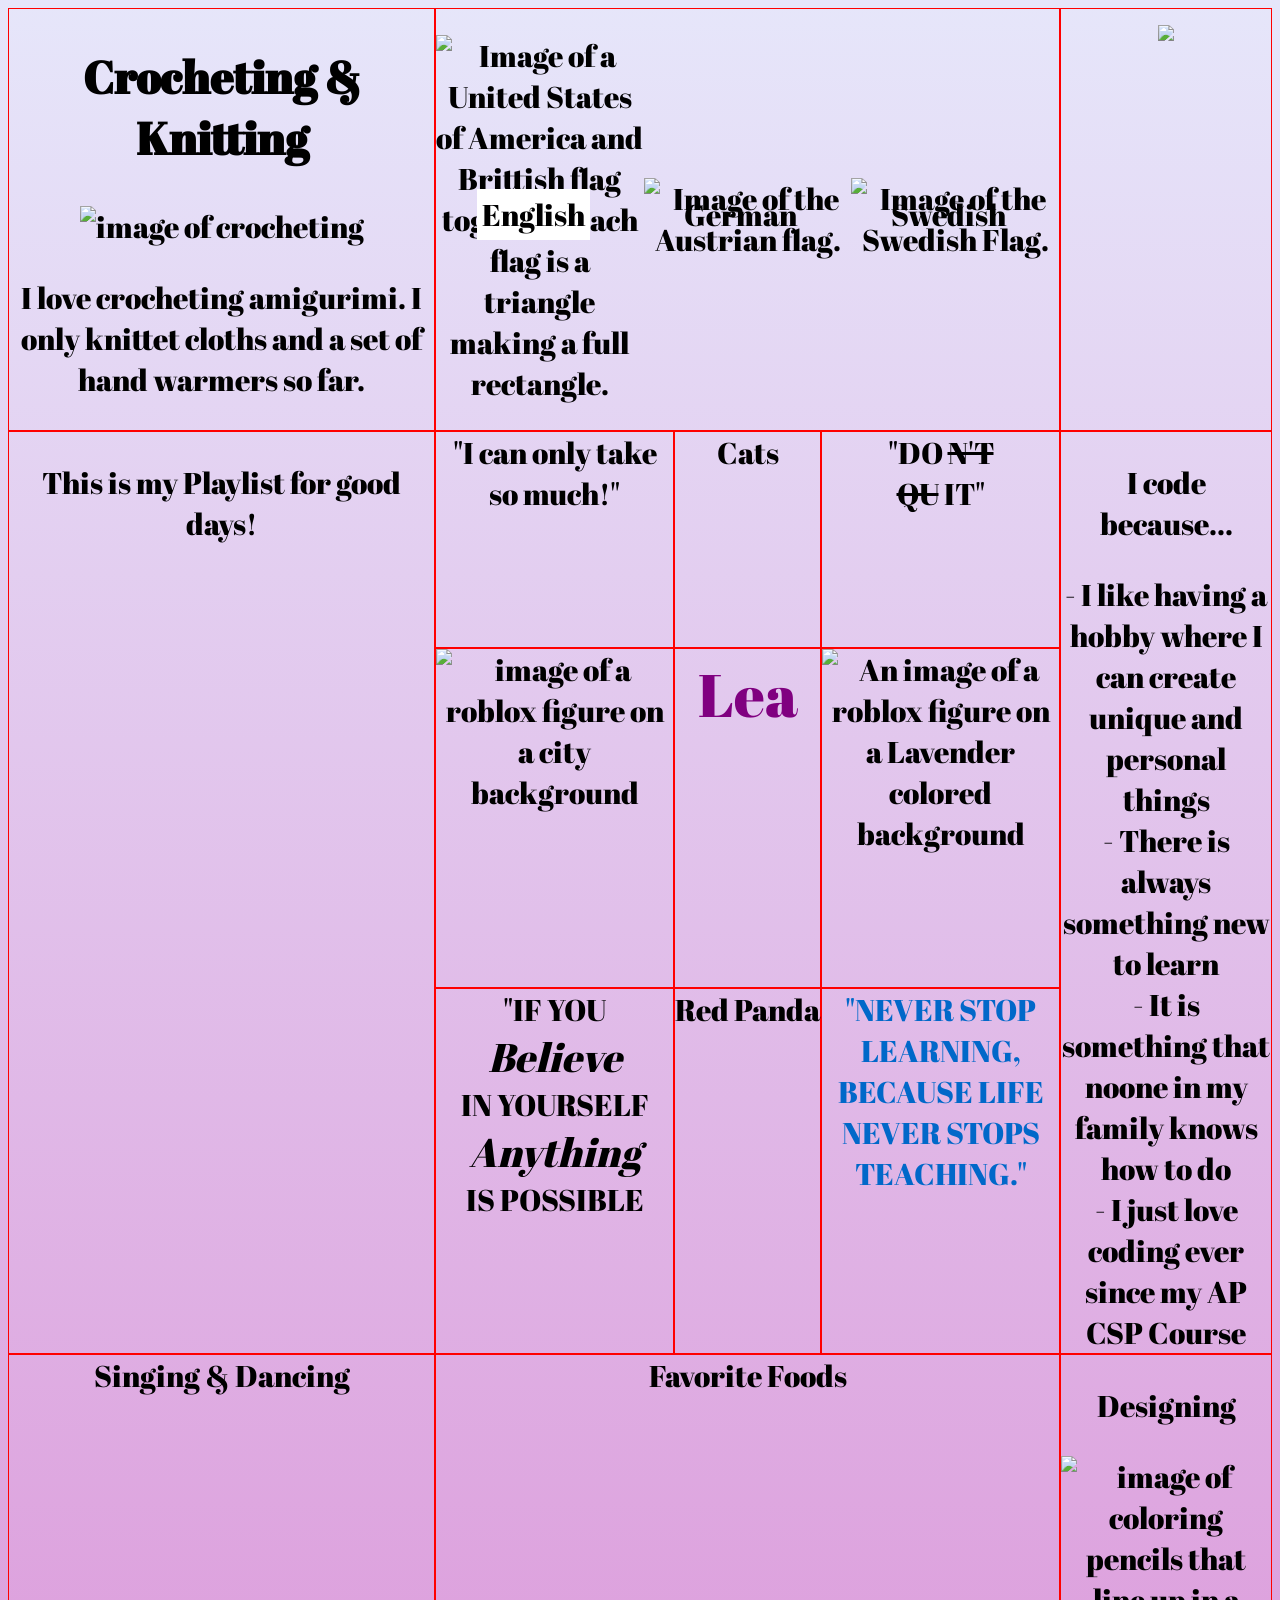
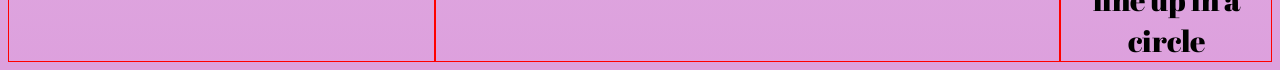
==== main.html @ 78d23617 "Update main.html" ====
<!DOCTYPE html>
<html lang="en">
    <head>
        <meta charset="UTF-8">
        <meta name="viewport" content="width=device-width, initial-scale=1.0">
        <title>This Is Lea</title>
        <link rel="icon" type="image/png" href="Images/Butterfly3.png">
        <link rel="preconnect" href="https://fonts.googleapis.com">
        <link rel="preconnect" href="https://fonts.gstatic.com" crossorigin>
        <link href="https://fonts.googleapis.com/css2?family=Bagel+Fat+One&display=swap" rel="stylesheet">
        <link rel="preconnect" href="https://fonts.googleapis.com">
        <link rel="preconnect" href="https://fonts.gstatic.com" crossorigin>
        <link href="https://fonts.googleapis.com/css2?family=Abril+Fatface&display=swap" rel="stylesheet">
        <link rel="stylesheet" href="styles.css">
    </head>

    <body class="main-body">
        <div class="grid">
            <div class="Hobby1">
                <div class="card__inner">

                    <div class="card__face card__face--front"><h2>Crocheting & Knitting</h2></div>

                    <div class="card__face card__face--back">
                        <div class="card__content">
                            <div class="card__header"><img class="Crochet" src="Images/crochet.jpg" alt="image of crocheting"></div>
                            <div class="card__body"><p>I love crocheting amigurimi. I only knittet cloths and a set of hand warmers so far.</p></div>
                        </div>
                    </div>

                </div>
            </div>

            <div class="Playlist"><p>This is my Playlist for good days!</p>
                <iframe class="PlaylistSongs" data-testid="embed-iframe" style="border-radius:12px" src="https://open.spotify.com/embed/playlist/3J5HaPNfgjBUqBZwcfkb3X?utm_source=generator&si=59faa9ddbe754777" width="100%" height="352" frameBorder="0" allowfullscreen="" allow="autoplay; clipboard-write; encrypted-media; fullscreen; picture-in-picture" loading="lazy"></iframe>            </div>
            <div class="Hobby2">Singing & Dancing</div>
            <div class="languages">
                <div class="Lang1">
                    <p class="Lang1Text">English</p>
                    <img class="US-UK" src="Images/Asset 8.png" alt="Image of a United States of America and Brittish flag together. Each flag is a triangle making a full rectangle.">
                </div>
                <div class="Lang2">
                    <p class="Lang2Text">German</p>
                    <img class="Austria" src="Images/Asset 9.png" alt="Image of the Austrian flag.">
                </div>
                <div class="Lang3">
                    <p class="Lang3Text"> Swedish</p>
                    <img class="Sverige" src="Images/Asset 10.png" alt="Image of the Swedish Flag.">
                </div>
            </div>

            <div class="Quote1">"I can only take so much!"</div>
            <div class="Roblox1">
                <img class="Me2" src="Images/Untitled-1.png" alt="image of a roblox figure on a city background">
            </div>
            <div class="Quote2">"IF YOU <br><i class="italic">Believe</i><br> IN YOURSELF <br><i class="italic">Anything</i><br> IS POSSIBLE</div>

            <div class="sth">Cats</div>
            <div class="Name">Lea</div>
            <div class="FavAnimal">Red Panda</div>


            <div class="Quote3">"DO <s>N'T<br>QU</s> IT" </div>
            <div class="Roblox2">
                <img class="Me2" src="Images/Untitled-2.png" alt="An image of a roblox figure on a Lavender colored background">
            </div>
            <div class="Quote4">"NEVER STOP<br>LEARNING,<br>BECAUSE LIFE<br>NEVER STOPS<br>TEACHING."</div>
            <div class="FavFood">Favorite Foods</div>

            <div class="Hobby3"><img class="Coding" src="Images/arnold-francisca-f77Bh3inUpE-unsplash.jpg"></div>
            <div class="WhyCode"><p class="Why">I code because...</p>
                - I like having a hobby where I can create unique and personal things<br>
                - There is always something new to learn<br>
                - It is something that noone in my family knows how to do<br>
                - I just love coding ever since my AP CSP Course    
            </div>
            <div class="Hobby4"><p class="design">Designing</p>
            <img class="designIMG" src="Images/stux-colored-pencils-374771_1920.jpg" alt="image of coloring pencils that line up in a circle"></div>
        </div>
        <script src="main.js"></script>
    </body>
</html>
---- styles.css ----
/* Page 1*/
.index-body {
  display: flex;
  min-height: 90vh;
  margin:0;
  background-color: #e6e6fa;
  justify-content: center;
  align-items: center;
  text-align: center;
}
.butterfly {
  display: flex;
  align-items: center;
  justify-content: center;
  gap: 50px;
}
.main{
  display: flex;
  flex: 0 0 0 auto;
}
.np{
  z-index: 50;
  font-family: 'Gravitas One', Helvetica, sans-serif;
  font-size: 55px;
  padding:20px;
  margin:0;
  background-color:rgb(228, 228, 250);
  border: none;
  color: rgb(195, 174, 214);
  border: 4px solid rgb(195, 174, 214);
  border-radius: 80px;
  margin: 0;
  opacity: 1;
  transition: opacity 0.15s, padding 0.15s;
} 

.np:hover{
  z-index: 50;
  opacity: 80%;
  padding: 25px;
  cursor: pointer;
}

.np:active {
  z-index: 50;
  opacity: 0.7;
}
.butterfly:has(.np:hover) .FLY {
  transform: translate(400px, -240px) rotate(25deg);
}

.butterfly:has(.np:hover) .Fly2 {
  transform: translate(-400px, 140px) rotate(-25deg);
}

.FLY{
  flex: 0 0 0 auto;
  position: relative;
  z-index: 100;
  height: 130px;
  rotate: 20deg;
  padding: 0 15px 30px 0;
  margin:none;
  transition: transform 3s cubic-bezier(0.455, 0.03, 0.515, 0.955);
}

.Fly2{
  flex: 0 0 0 auto;
  height: 130px;
  z-index: 100;
  rotate: 0deg;
  margin: none;  
  padding: 0 0 60px 0;
  transition: transform 3s cubic-bezier(0.445, 0.03, 0.515, 0.955);
  
}

/*Main Page*/

.main-body{
  background: linear-gradient(lavender, plum) ;
  font-family:Abril Fatface,Arial;
  /*font-family: Bagel Fat One, Arial;*/
  font-size: 30px;
}

.grid{
  justify-content: center;
  display: grid;
  grid-template-areas: 
  'H1 L L L H3'
  'PL Q1 St Q3 WC'
  'PL R1 N R2 WC'
  'PL Q2 FA Q4 WC'
  'H2 FF FF FF H4';
  text-align: center;
  padding: 0 0 0 0;
  margin: 0 0 0 0;
}

.Hobby1{grid-area: H1; border: 1px solid red;}
.Playlist{grid-area:PL;border: 1px solid red;}
.Hobby2{grid-area:H2 ;border: 1px solid red;}
.Quote1{grid-area: Q1;border: 1px solid red;}
.Roblox1{grid-area: R1;border: 1px solid red;}
.Quote2{grid-area: Q2;border: 1px solid red;}
.FavFood{grid-area: FF;border: 1px solid red;}
.Name{
  grid-area: N;
  font-size: 60px;
  color: purple;
  border: 1px solid red;
  padding: 5px 5px 5px 5px;
}
.sth{grid-area: St;border: 1px solid red;}
.FavAnimal{grid-area: FA;border: 1px solid red;}
.languages{
  grid-area: L; border: 1px solid red; 
  display: flex; 
  justify-content: center;
  align-items: center;
  flex: 1fr 1fr 1fr;
  position: relative;
}
.Quote3{grid-area: Q3; border: 1px solid red;}
.Roblox2{grid-area: R2;border: 1px solid red;}
.Quote4{grid-area: Q4;border: 1px solid red; color: rgb(1, 104, 201);}
.Hobby3{grid-area: H3;border: 1px solid red;}
.WhyCode{grid-area: WC;border: 1px solid red;}
.Hobby4{grid-area: H4;border: 1px solid red;}

.italic{
  font-size: 40px;
}

.Lang1,.Lang2,.Lang3{
  align-items: center;
  display: flex;
  justify-content: center;
  width: fit-content;
  margin: 0 auto;
}
.US-UK,
.Austria,
.Sverige{
  width: 100%;
  max-width: 30vh;
  z-index: 100;
}

.Lang1Text,.Lang2Text,.Lang3Text{
  position: absolute;
  z-index: 200;
  margin-top: 7vh;
  margin-bottom: 8vh;
  margin-left: -1.5vh;

}
.Lang1Text{
  background-color: white;
  padding: 5px 5px 5px 5px;
}

.Me1,.Me2{
  height: 40vh;
}

.PlaylistSongs{
  width: 40vh;
  overflow: none;
  margin: 0 0 0 0;
  padding-top: 2vh;
}
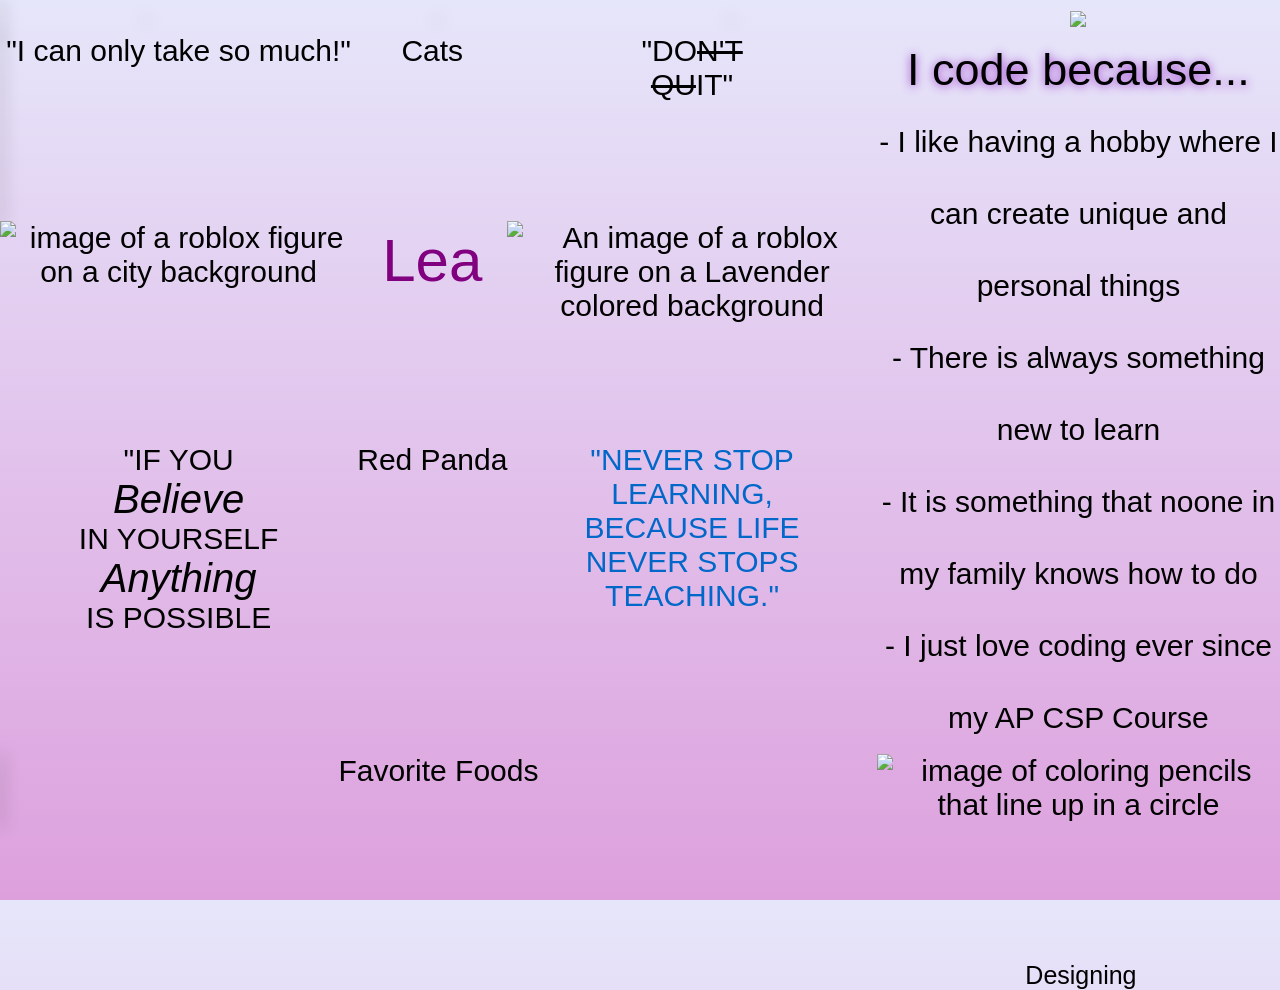
==== commit 2bbfe6d9: "Refactor main.html for improved layout and content Updated HTML structure and content for better org" ====
--- a/main.html
+++ b/main.html
@@ -5,48 +5,105 @@
         <meta name="viewport" content="width=device-width, initial-scale=1.0">
         <title>This Is Lea</title>
         <link rel="icon" type="image/png" href="Images/Butterfly3.png">
+        <link rel="stylesheet" href="styles.css">
+
         <link rel="preconnect" href="https://fonts.googleapis.com">
         <link rel="preconnect" href="https://fonts.gstatic.com" crossorigin>
-        <link href="https://fonts.googleapis.com/css2?family=Bagel+Fat+One&display=swap" rel="stylesheet">
-        <link rel="preconnect" href="https://fonts.googleapis.com">
-        <link rel="preconnect" href="https://fonts.gstatic.com" crossorigin>
-        <link href="https://fonts.googleapis.com/css2?family=Abril+Fatface&display=swap" rel="stylesheet">
-        <link rel="stylesheet" href="styles.css">
+        <link href="https://fonts.googleapis.com/css2?family=Capriola&display=swap" rel="stylesheet">
     </head>
+
 
     <body class="main-body">
         <div class="grid">
+            
             <div class="Hobby1">
                 <div class="card__inner">
-
                     <div class="card__face card__face--front"><h2>Crocheting & Knitting</h2></div>
-
                     <div class="card__face card__face--back">
                         <div class="card__content">
                             <div class="card__header"><img class="Crochet" src="Images/crochet.jpg" alt="image of crocheting"></div>
                             <div class="card__body"><p>I love crocheting amigurimi. I only knittet cloths and a set of hand warmers so far.</p></div>
                         </div>
                     </div>
-
                 </div>
             </div>
 
-            <div class="Playlist"><p>This is my Playlist for good days!</p>
-                <iframe class="PlaylistSongs" data-testid="embed-iframe" style="border-radius:12px" src="https://open.spotify.com/embed/playlist/3J5HaPNfgjBUqBZwcfkb3X?utm_source=generator&si=59faa9ddbe754777" width="100%" height="352" frameBorder="0" allowfullscreen="" allow="autoplay; clipboard-write; encrypted-media; fullscreen; picture-in-picture" loading="lazy"></iframe>            </div>
-            <div class="Hobby2">Singing & Dancing</div>
+            <div class="Playlist">
+                <div class="card__inner">
+                    <div class="card__face card__face--front"><h2>This is my Playlist for good days!</h2></div>
+                    <div class="card__face card__face--back">
+                        <div class="card__content">
+                            <div class="card__header">
+                                <iframe class="PlaylistSongs" data-testid="embed-iframe" style="border-radius:12px" src="https://open.spotify.com/embed/playlist/3J5HaPNfgjBUqBZwcfkb3X?utm_source=generator&si=59faa9ddbe754777" width="100%" height="352" frameBorder="0" allowfullscreen="" allow="autoplay; clipboard-write; encrypted-media; fullscreen; picture-in-picture" loading="lazy"></iframe>
+                            </div>
+                            <div class="card__body"><p>Have a great day!</p></div>
+                        </div>
+                    </div>
+                </div> 
+            </div>
+
+            <div class="Hobby2">
+                <div class="card__inner">
+                    <div class="card__face card__face--front"><h2>Singing & Dancing</h2></div>
+                    <div class="card__face card__face--back">
+                        <div class="card__content">
+                            <div class="card__header"></div>
+                            <div class="card__body"><p>I love singing popular songs. I have a whole YouTube playlist where I have songs I sing. I alos like playing Just Dance or make my own coreographies to any songs.</p></div>
+                        </div>
+                    </div>
+                </div> 
+            </div>
+
             <div class="languages">
+
                 <div class="Lang1">
-                    <p class="Lang1Text">English</p>
-                    <img class="US-UK" src="Images/Asset 8.png" alt="Image of a United States of America and Brittish flag together. Each flag is a triangle making a full rectangle.">
+                    <div class="card__inner">
+                        <div class="card__face card__face--front"><h2>I speak...</h2></div>
+                        <div class="card__face card__face--back">
+                            <div class="card__content">
+                                <div class="card__header">
+                                    <p class="Lang1Text">English</p>
+                                    <img class="US-UK" src="Images/Asset 8.png" alt="Image of a United States of America and Brittish flag together. Each flag is a triangle making a full rectangle.">
+                                </div>
+                                <div class="card__body">
+                                    <p>I have learned english ever since I was 2 years old. From there, I pursued school education english and an additoinal after school course until Middle School. In middle school I started read and watching things in enlgish uniil I moved to the US to start highschool. Since then I have grown to be fluent in english.</p>
+                                </div>
+                            </div>
+                        </div>
+                    </div> 
                 </div>
+
                 <div class="Lang2">
-                    <p class="Lang2Text">German</p>
-                    <img class="Austria" src="Images/Asset 9.png" alt="Image of the Austrian flag.">
+                    <div class="card__inner">
+                        <div class="card__face card__face--front"></div>
+                        <div class="card__face card__face--back">
+                            <div class="card__content">
+                                <div class="card__header">
+                                    <p class="Lang2Text">German</p>
+                                    <img class="Austria" src="Images/Asset 9.png" alt="Image of the Austrian flag.">
+                                </div>
+
+                                <div class="card__body"><p>I was born in austria, so austrian's german is my "original" language. I was never very good at writing in german, but ever since I moved to the US, this deficit started to get stronger and also appear when I speak germsn. I always make up new words or use english grammar when speaking german. #Bilungual_Stuffy</p></div>
+                            </div>
+                        </div>
+                    </div> 
                 </div>
+
                 <div class="Lang3">
-                    <p class="Lang3Text"> Swedish</p>
-                    <img class="Sverige" src="Images/Asset 10.png" alt="Image of the Swedish Flag.">
+                    <div class="card__inner">
+                        <div class="card__face card__face--front"></div>
+                        <div class="card__face card__face--back">
+                            <div class="card__content">
+                                <div class="card__header">
+                                    <p class="Lang3Text"> Swedish</p>
+                                    <img class="Sverige" src="Images/Asset 10.png" alt="Image of the Swedish Flag.">
+                                </div>
+                                <div class="card__body"><p>After watching the Netflix Series "Young Royals", I noticed how close german and swedish actually are. That sparked my passion in the language. I did not activley try to learn the language until 2026 where I added a series of swedisch leanrinign videos to my daily to do list in addition to doing duolingo.</p></div>
+                            </div>
+                        </div>
+                    </div> 
                 </div>
+
             </div>
 
             <div class="Quote1">"I can only take so much!"</div>
@@ -60,7 +117,7 @@
             <div class="FavAnimal">Red Panda</div>
 
 
-            <div class="Quote3">"DO <s>N'T<br>QU</s> IT" </div>
+            <div class="Quote3">"DO<s>N'T<br>QU</s>IT"</div>
             <div class="Roblox2">
                 <img class="Me2" src="Images/Untitled-2.png" alt="An image of a roblox figure on a Lavender colored background">
             </div>
--- a/styles.css
+++ b/styles.css
@@ -1,3 +1,8 @@
+*{
+  margin: 0;
+  padding: 0;
+}
+
 /* Page 1*/
 .index-body {
   display: flex;
@@ -76,12 +81,20 @@
 }
 
 /*Main Page*/
+:root{
+--primary:lavender;
+--secondary:plum;
+--dark:black;
+--light:white;
+
+}
 
 .main-body{
   background: linear-gradient(lavender, plum) ;
   font-family:Abril Fatface,Arial;
   /*font-family: Bagel Fat One, Arial;*/
   font-size: 30px;
+  min-height: 100vh;
 }
 
 .grid{
@@ -98,36 +111,40 @@
   margin: 0 0 0 0;
 }
 
-.Hobby1{grid-area: H1; border: 1px solid red;}
-.Playlist{grid-area:PL;border: 1px solid red;}
-.Hobby2{grid-area:H2 ;border: 1px solid red;}
-.Quote1{grid-area: Q1;border: 1px solid red;}
-.Roblox1{grid-area: R1;border: 1px solid red;}
-.Quote2{grid-area: Q2;border: 1px solid red;}
-.FavFood{grid-area: FF;border: 1px solid red;}
+/*.Hobby1{grid-area: H1;}*/r
+.Playlist{grid-area:PL;}
+.Hobby2{grid-area:H2 ;}
+.Quote1{grid-area: Q1;}
+.Roblox1{grid-area: R1;}
+.Quote2{grid-area: Q2;}
+.FavFood{grid-area: FF;}
 .Name{
   grid-area: N;
   font-size: 60px;
   color: purple;
-  border: 1px solid red;
+  
   padding: 5px 5px 5px 5px;
 }
-.sth{grid-area: St;border: 1px solid red;}
-.FavAnimal{grid-area: FA;border: 1px solid red;}
+.sth{grid-area: St;}
+.FavAnimal{grid-area: FA;}
 .languages{
-  grid-area: L; border: 1px solid red; 
+  grid-area: L;  
   display: flex; 
   justify-content: center;
   align-items: center;
   flex: 1fr 1fr 1fr;
   position: relative;
 }
-.Quote3{grid-area: Q3; border: 1px solid red;}
-.Roblox2{grid-area: R2;border: 1px solid red;}
-.Quote4{grid-area: Q4;border: 1px solid red; color: rgb(1, 104, 201);}
-.Hobby3{grid-area: H3;border: 1px solid red;}
-.WhyCode{grid-area: WC;border: 1px solid red;}
-.Hobby4{grid-area: H4;border: 1px solid red;}
+.Quote3{grid-area: Q3; }
+.Roblox2{grid-area: R2;}
+.Quote4{grid-area: Q4; color: rgb(1, 104, 201);}
+.Hobby3{grid-area: H3;}
+.WhyCode{
+  grid-area: WC;
+  align-items: center;
+  line-height: 8vh;
+}
+.Hobby4{grid-area: H4;}
 
 .italic{
   font-size: 40px;
@@ -143,9 +160,11 @@
 .US-UK,
 .Austria,
 .Sverige{
-  width: 100%;
-  max-width: 30vh;
-  z-index: 100;
+  aspect-ratio: 2/1;
+  object-fit: cover;
+  height: 100%;
+  max-width: 100%;
+  padding-right: .5vh;
 }
 
 .Lang1Text,.Lang2Text,.Lang3Text{
@@ -162,7 +181,9 @@
 }
 
 .Me1,.Me2{
-  height: 40vh;
+  aspect-ratio: 2/3;
+  object-fit: contain;
+  max-height: 50vh;
 }
 
 .PlaylistSongs{
@@ -171,3 +192,116 @@
   margin: 0 0 0 0;
   padding-top: 2vh;
 }
+
+
+.design{
+  position: absolute;
+  padding-top: 23vh;
+  padding-left: 16.5vh;
+  z-index: 100;
+  font-size: 25px;
+}
+
+.designIMG{
+  aspect-ratio: 1/1;
+  object-fit: cover;
+  max-height: 50vh;
+  position: relative;
+  z-index: 90;
+}
+
+.Why{
+  font-size: 5vh;
+  color: black;
+  text-shadow: 0px 1px 10px darkorchid
+}
+
+.Coding{
+  height: 30vh;
+}
+
+
+.Crochet {
+  display: block;
+  height: 30vh;
+  margin: 0 auto 30px;
+  border-radius: 50%;
+  background-color: #FFF;
+  border: 5px solid #FFF;
+  object-fit: cover;
+}
+
+
+ /*card flipping thingy desing*/
+.card__inner{
+  width: 100%;
+  height: 100%;
+  transition: transform 1s;
+  transform-style: preserve-3d;
+  cursor: pointer;
+  position: relative;
+}
+
+.card__inner.is-flipped{
+  transform: rotateY(180deg);
+}
+
+.card__face{
+  position: absolute;
+  width: 100%;
+  height: 100%;
+  -webkit-backface-visibility: hidden;
+  backface-visibility: hidden;
+  overflow: hidden;
+  border-radius: 16px;
+  box-shadow: 0px 3px 18px 3px rgba(0, 0, 0, 0.2);
+}
+
+.card__face--front{
+  background: linear-gradient(to botttom right, var(--primary), var(--secondary));
+}
+
+.card__face--front h2 {
+  color: black;
+  font-size: 5vh;
+}
+
+.card__face--back{
+  background-color: var(--light);
+  transform: rotateY(180deg);
+}
+
+.card__content{
+  width: 100%;
+  height: 100%;
+}
+
+.card__header {
+  position: relative;
+  padding: 30px 30px 40px;
+}
+
+.card__header:after {
+  content: '';
+  display: block;
+  position: absolute;
+  top: 0;
+  left: 0;
+  right: 0;
+  bottom: 0;
+  background-image: linear-gradient(to bottom left, var(--primary) 10%, var(--secondary) 115%);
+  z-index: -1;
+  border-radius: 0px 0px 50% 0px;
+}
+
+
+
+.card__body{
+  padding: 30px;
+}
+
+.card__body p {
+  color: var(--dark);
+  font-size: 18px;
+  line-height: 1.4;
+}
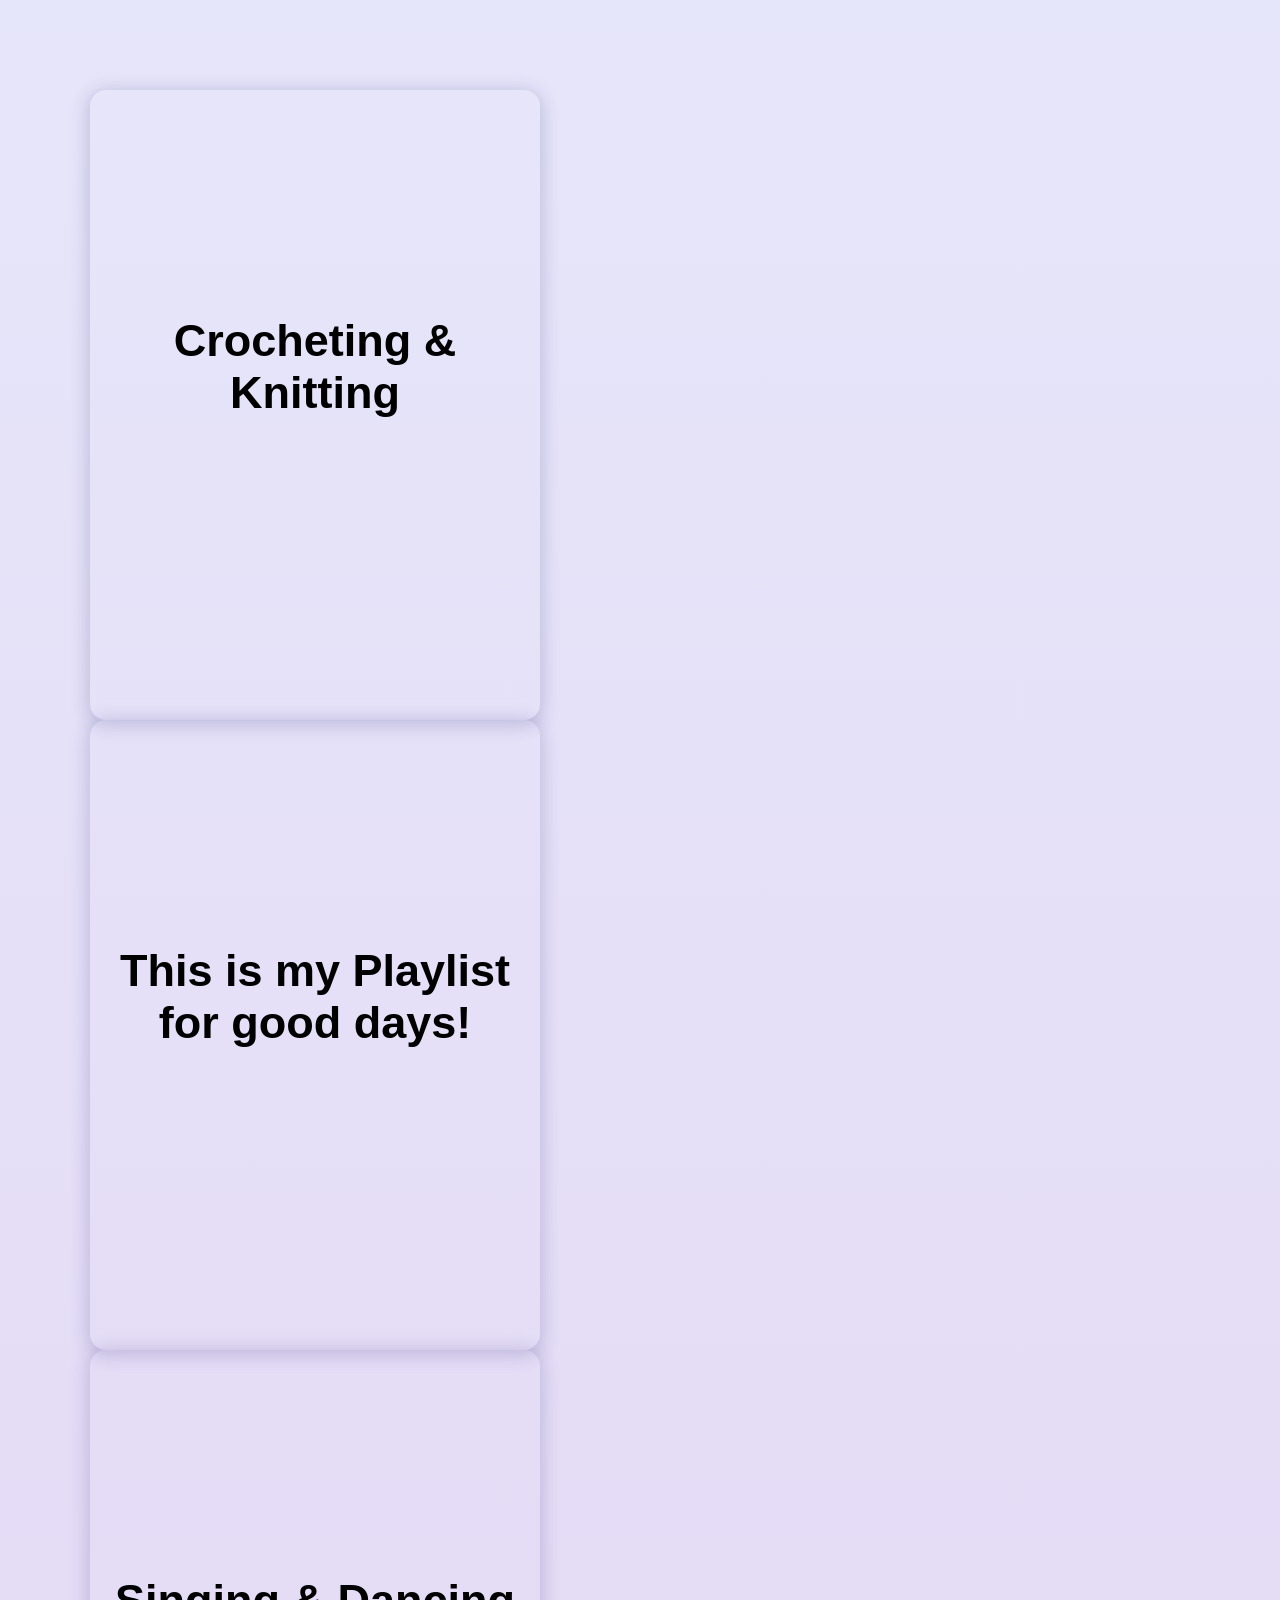
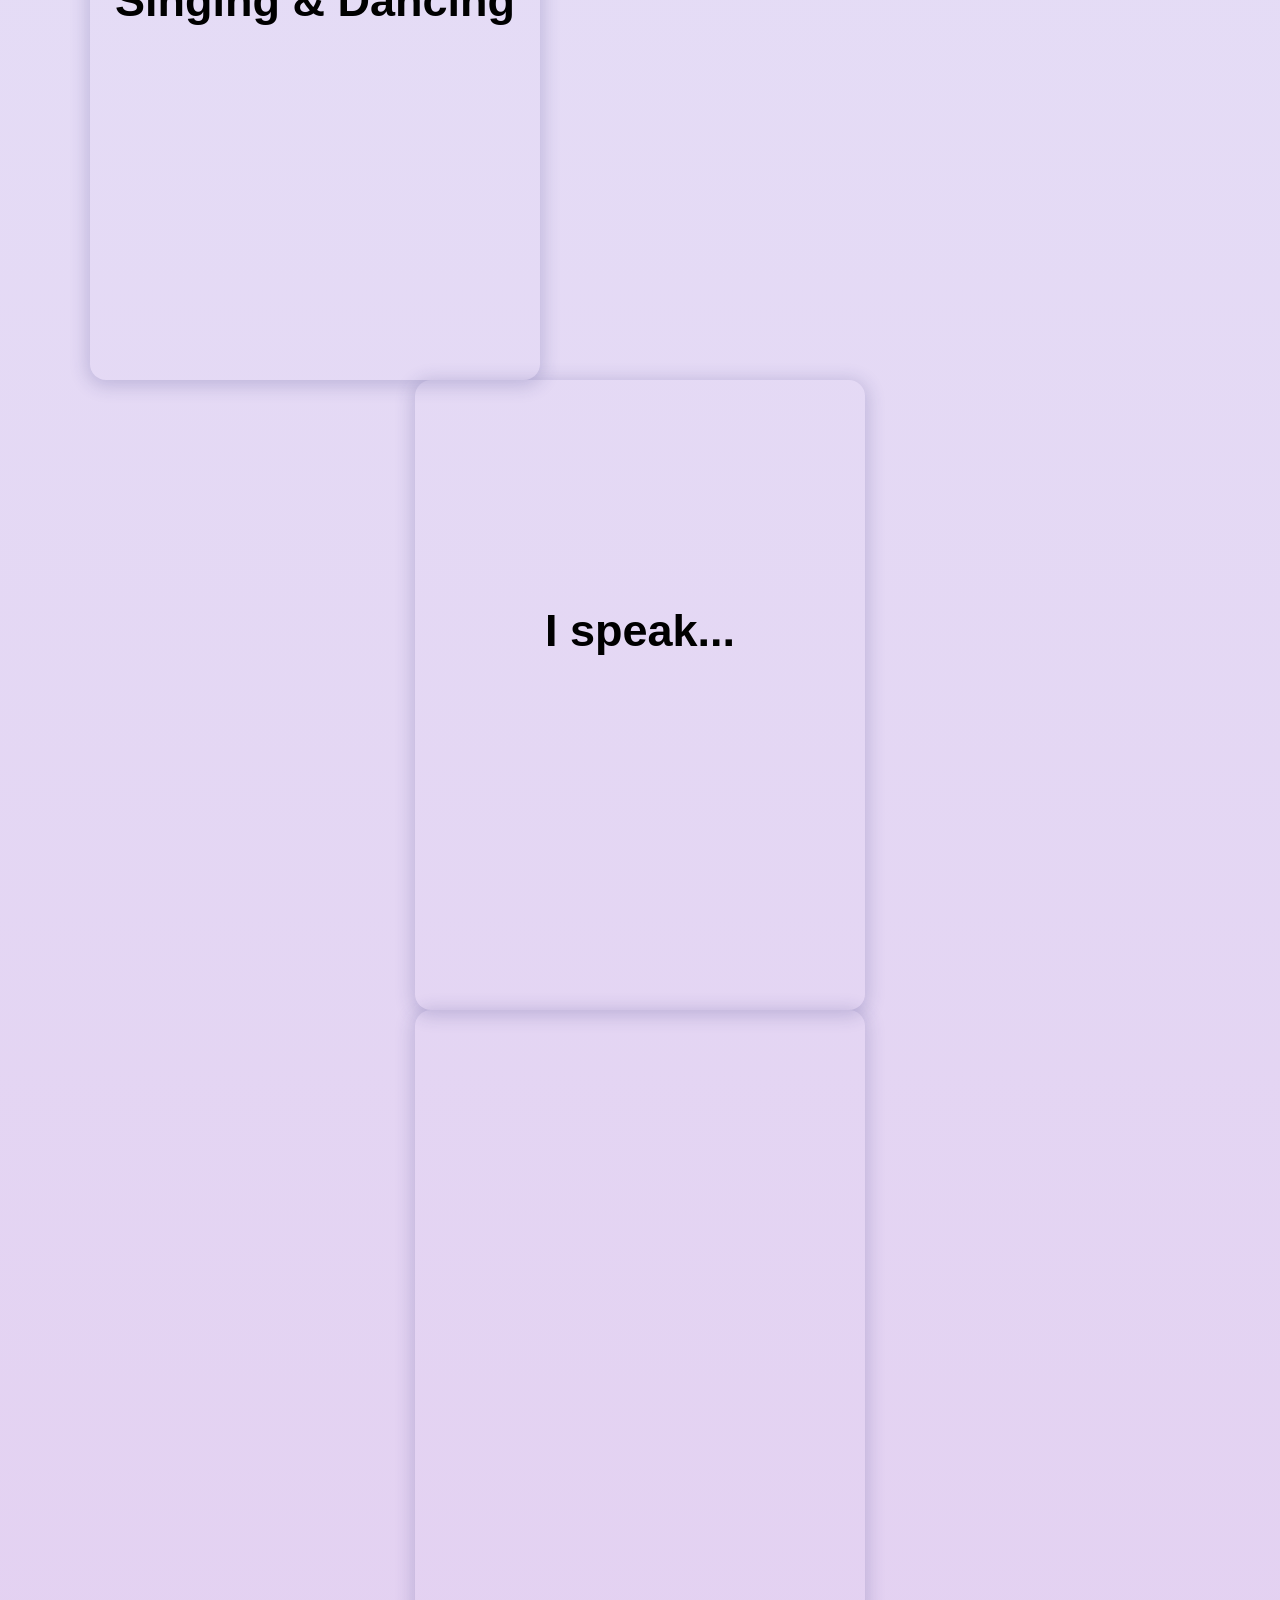
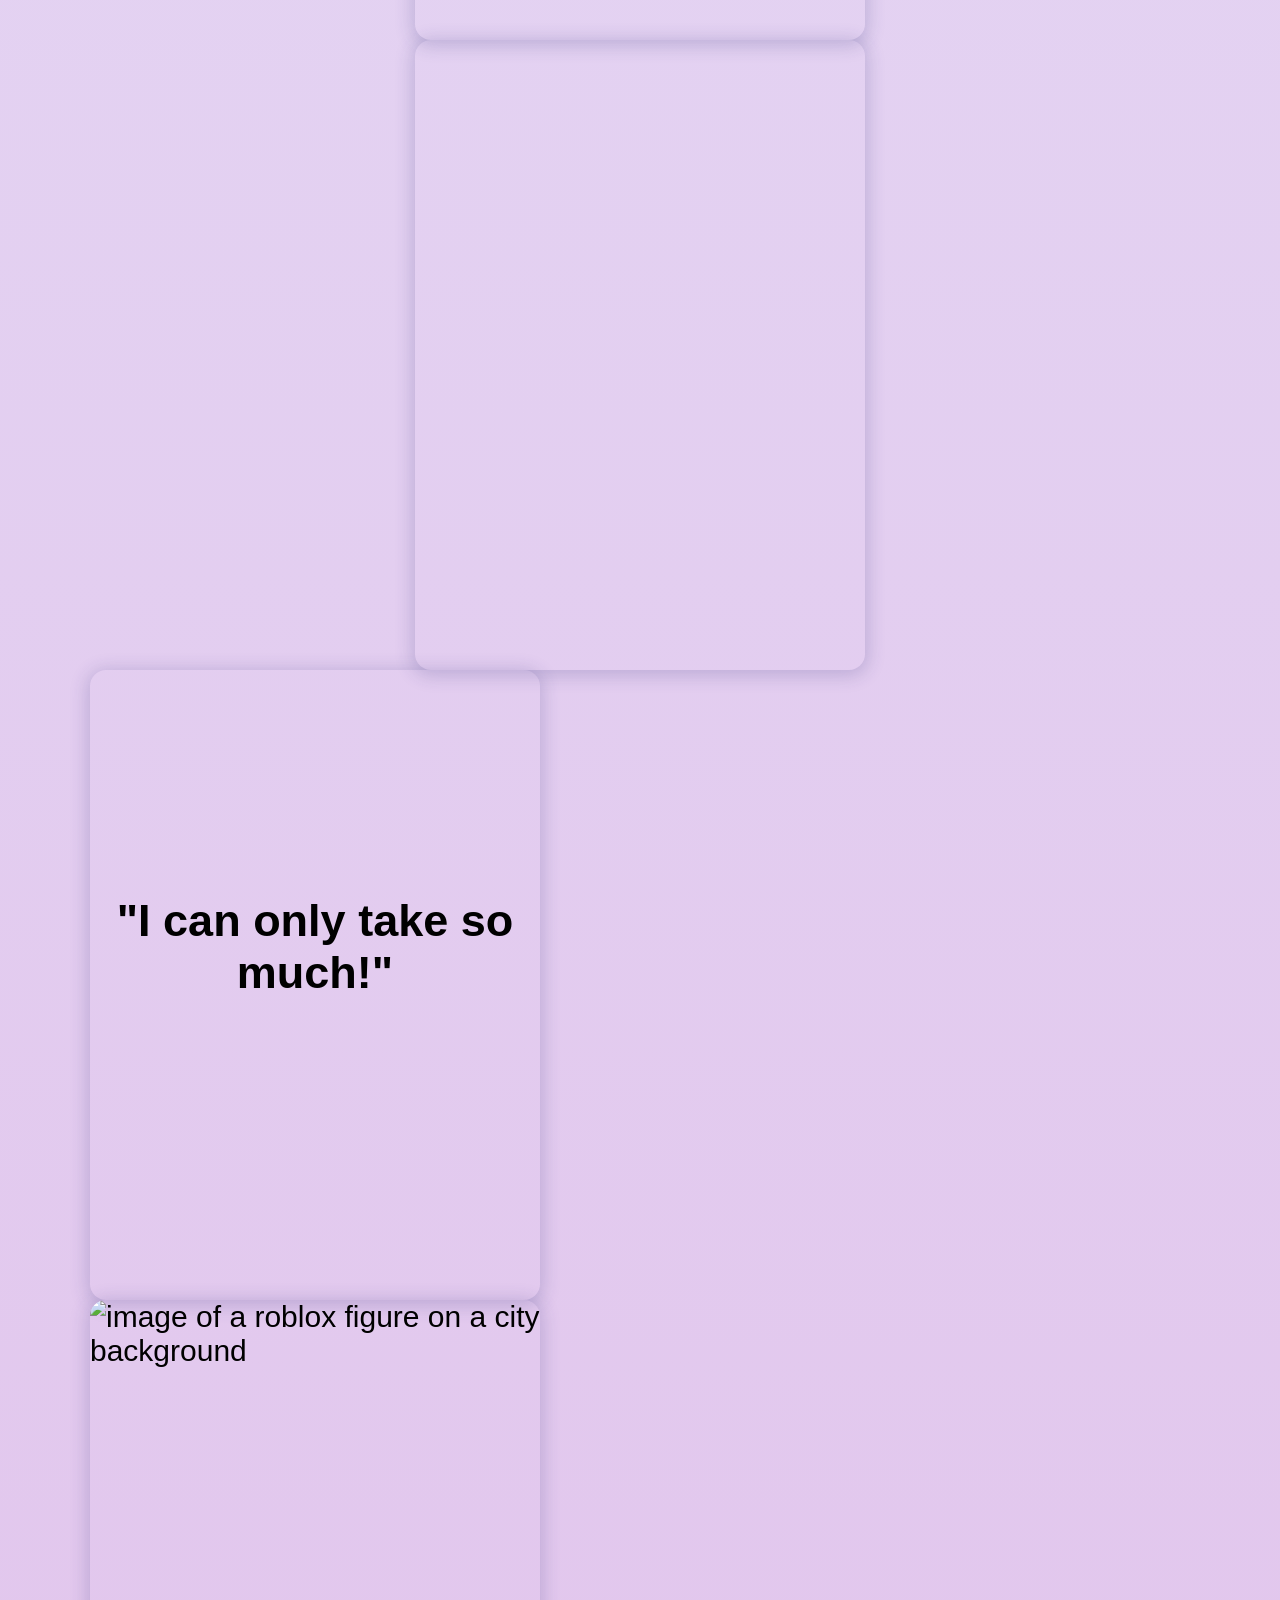
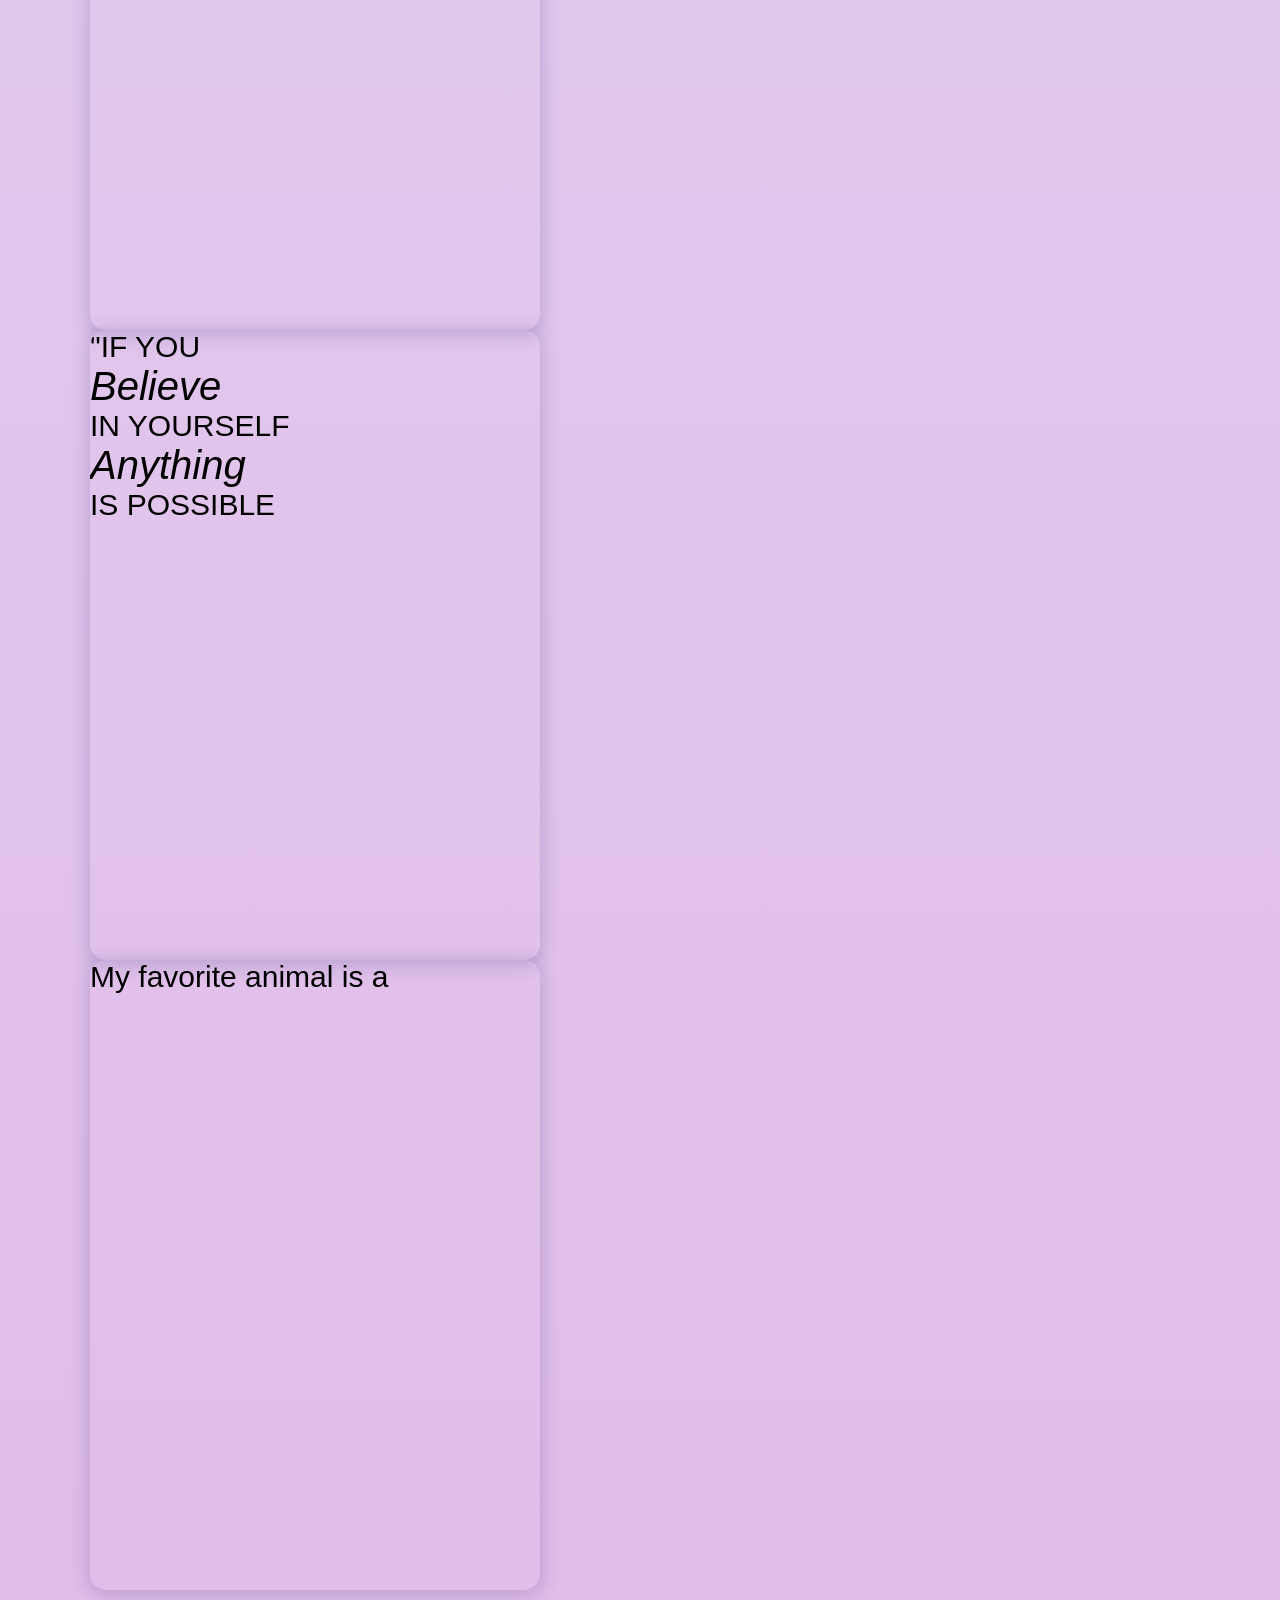
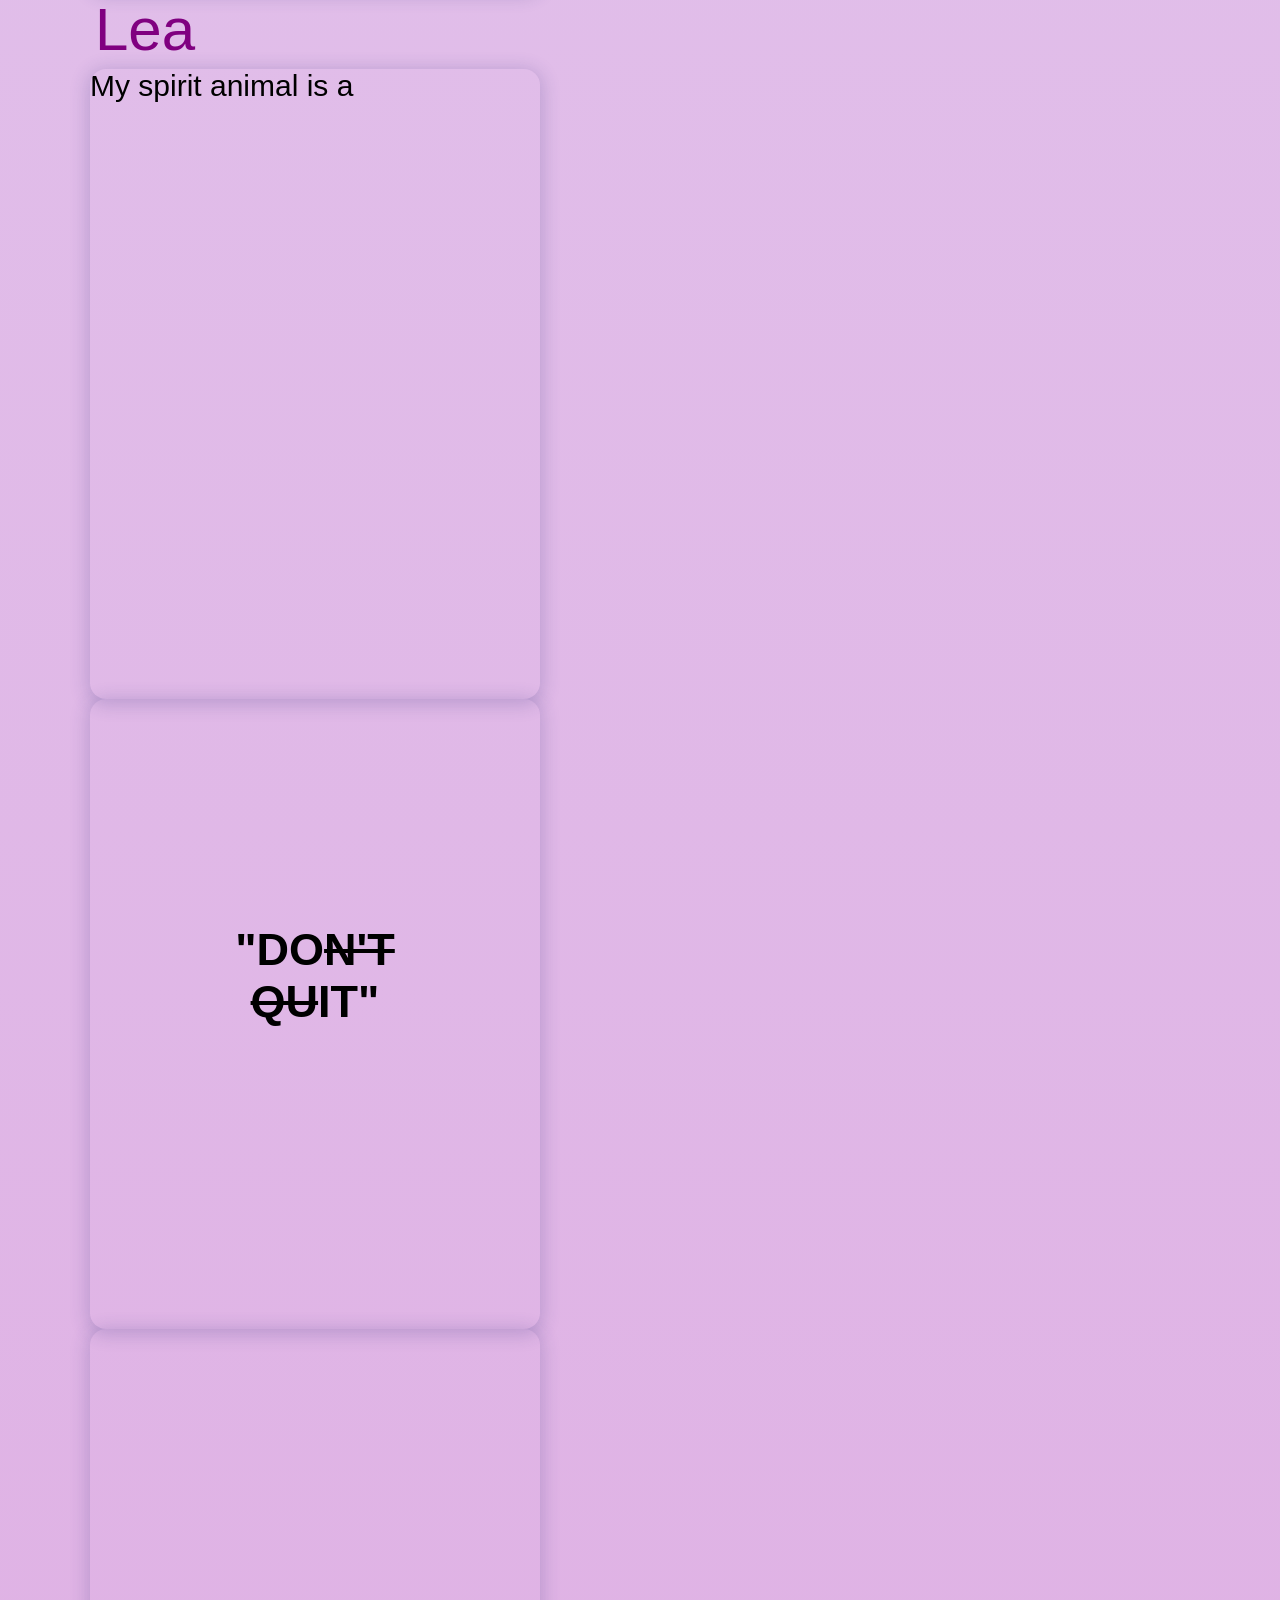
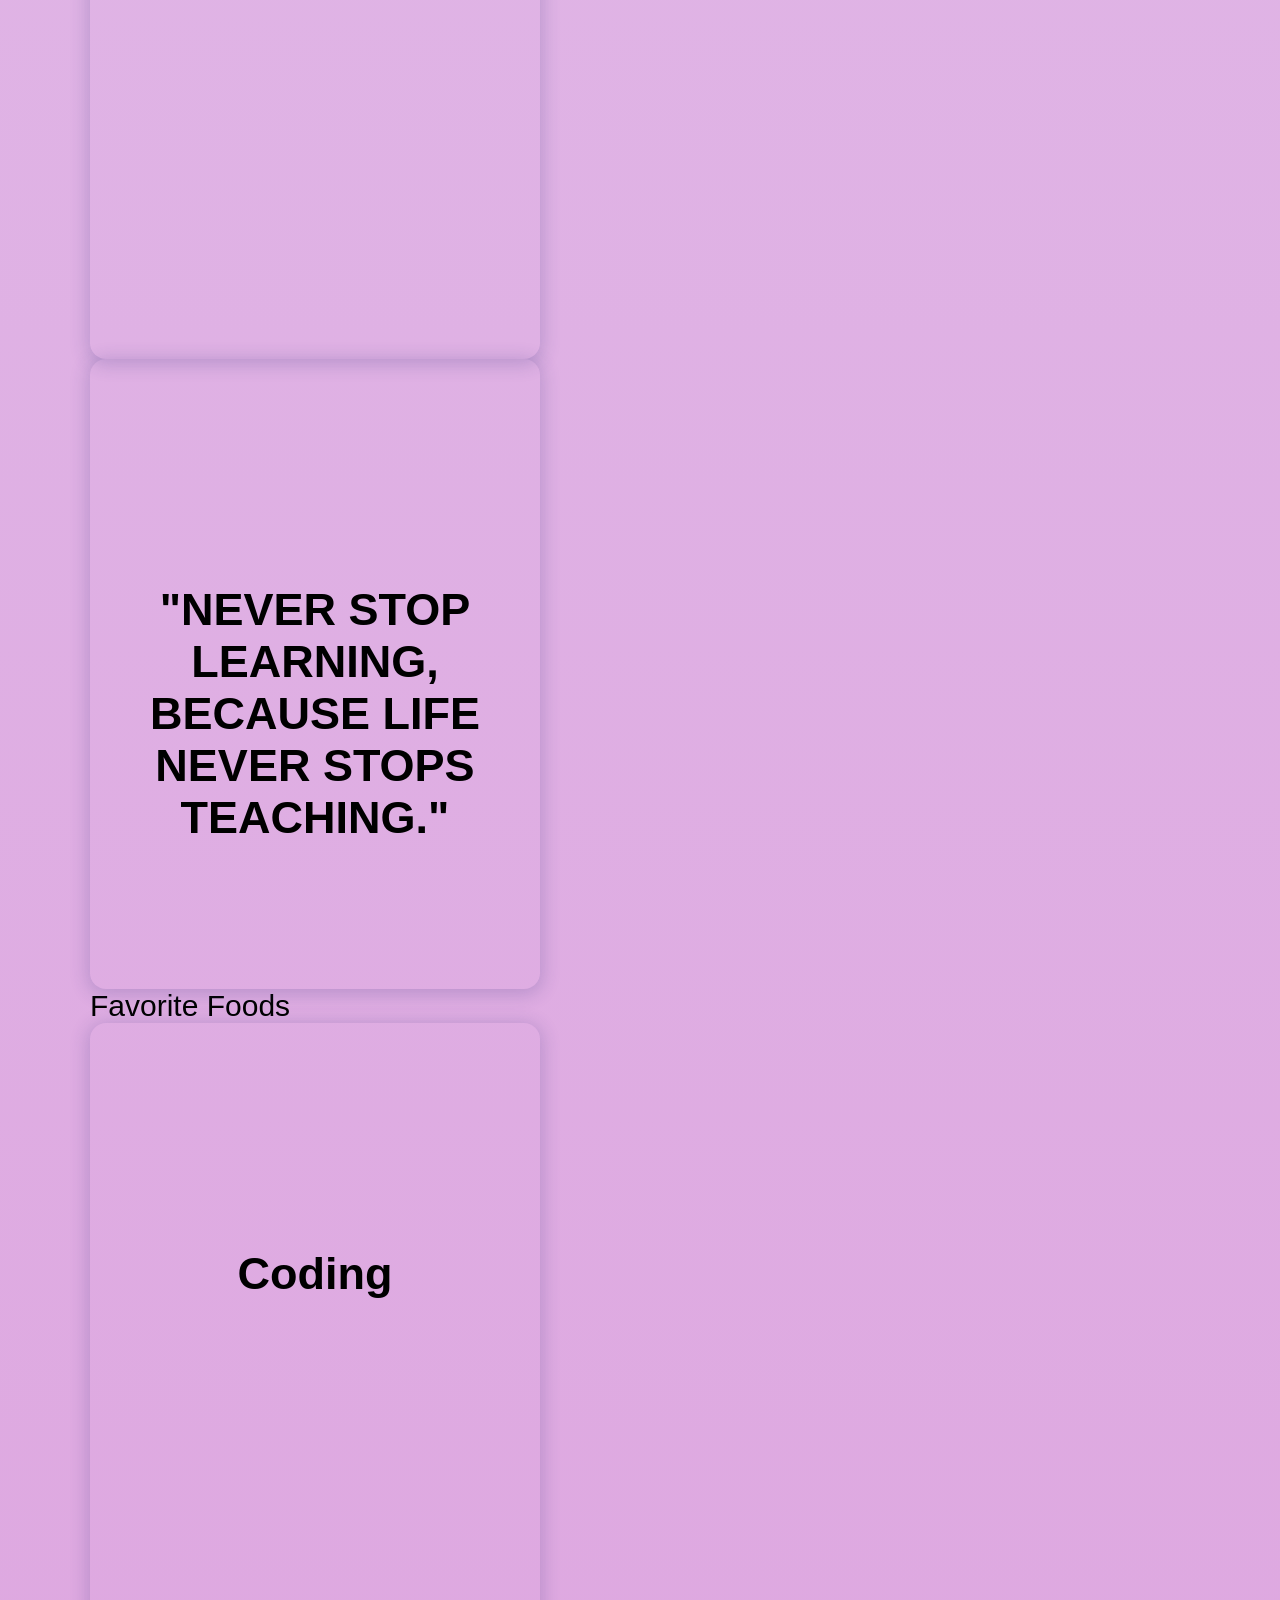
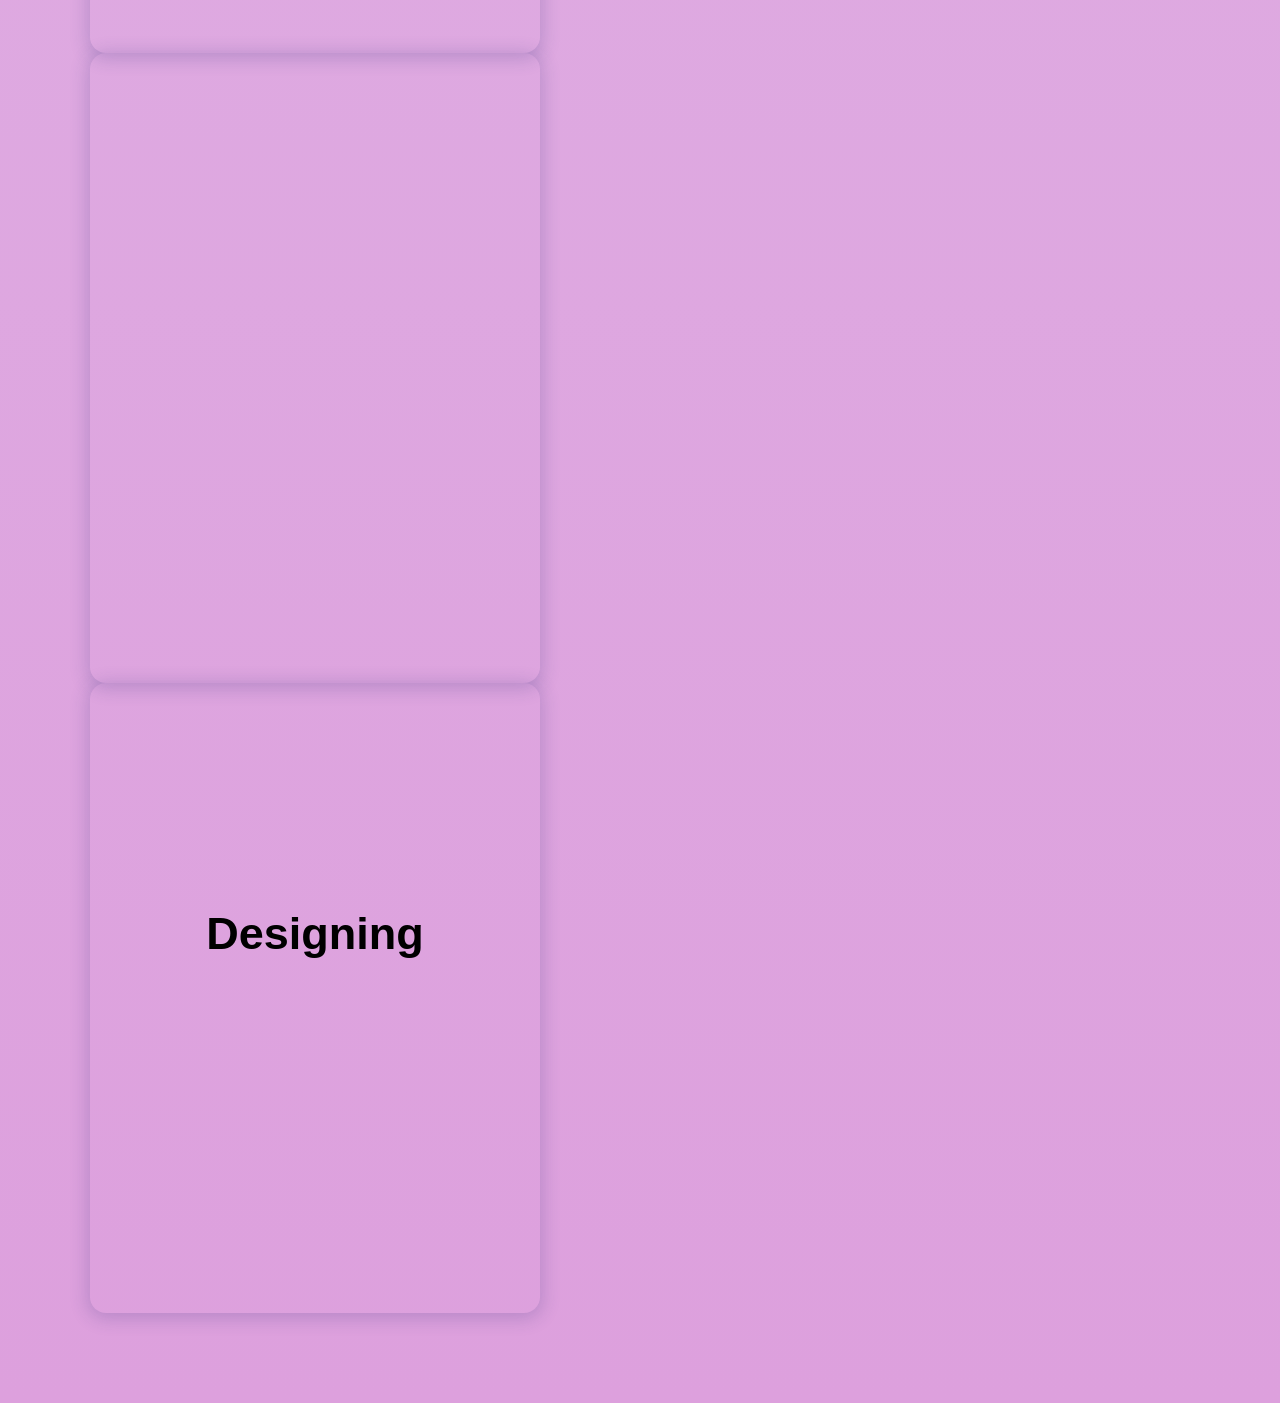
==== commit 9ce43132: "Update main.html" ====
--- a/main.html
+++ b/main.html
@@ -14,8 +14,8 @@
 
 
     <body class="main-body">
+
         <div class="grid">
-            
             <div class="Hobby1">
                 <div class="card__inner">
                     <div class="card__face card__face--front"><h2>Crocheting & Knitting</h2></div>
@@ -33,7 +33,7 @@
                     <div class="card__face card__face--front"><h2>This is my Playlist for good days!</h2></div>
                     <div class="card__face card__face--back">
                         <div class="card__content">
-                            <div class="card__header">
+                            <div class="card__header__Playlist">
                                 <iframe class="PlaylistSongs" data-testid="embed-iframe" style="border-radius:12px" src="https://open.spotify.com/embed/playlist/3J5HaPNfgjBUqBZwcfkb3X?utm_source=generator&si=59faa9ddbe754777" width="100%" height="352" frameBorder="0" allowfullscreen="" allow="autoplay; clipboard-write; encrypted-media; fullscreen; picture-in-picture" loading="lazy"></iframe>
                             </div>
                             <div class="card__body"><p>Have a great day!</p></div>
@@ -54,86 +54,201 @@
                 </div> 
             </div>
 
-            <div class="languages">
-
-                <div class="Lang1">
-                    <div class="card__inner">
-                        <div class="card__face card__face--front"><h2>I speak...</h2></div>
+            <div class="Lang1">
+                <div class="card__inner">
+                    <div class="card__face card__face--front"><h2>I speak...</h2></div>
+                    <div class="card__face card__face--back">
+                        <div class="card__content">
+                            <div class="card__header">
+                                <p class="Lang1Text">English</p>
+                                <img class="US-UK" src="Images/Asset 8.png" alt="Image of a United States of America and Brittish flag together. Each flag is a triangle making a full rectangle.">
+                            </div>
+                            <div class="card__body">
+                                <p>I have learned english ever since I was 2 years old. From there, I pursued school education english and an additoinal after school course until Middle School. In middle school I started read and watching things in enlgish uniil I moved to the US to start highschool. Since then I have grown to be fluent in english.</p>
+                            </div>
+                        </div>
+                    </div>
+                </div> 
+            </div>
+
+            <div class="Lang2">
+                <div class="card__inner">
+                    <div class="card__face card__face--front"></div>
+                    <div class="card__face card__face--back">
+                        <div class="card__content">
+                            <div class="card__header">
+                                <p class="Lang2Text">German</p>
+                                <img class="Austria" src="Images/Asset 9.png" alt="Image of the Austrian flag.">
+                            </div>
+
+                            <div class="card__body"><p>I was born in austria, so austrian's german is my "original" language. I was never very good at writing in german, but ever since I moved to the US, this deficit started to get stronger and also appear when I speak germsn. I always make up new words or use english grammar when speaking german. #Bilungual_Stuffy</p></div>
+                        </div>
+                    </div>
+                </div> 
+            </div>
+
+            <div class="Lang3">
+                <div class="card__inner">
+                    <div class="card__face card__face--front"></div>
+                    <div class="card__face card__face--back">
+                        <div class="card__content">
+                            <div class="card__header">
+                                <p class="Lang3Text"> Swedish</p>
+                                <img class="Sverige" src="Images/Asset 10.png" alt="Image of the Swedish Flag.">
+                            </div>
+                            <div class="card__body"><p>After watching the Netflix Series "Young Royals", I noticed how close german and swedish actually are. That sparked my passion in the language. I did not activley try to learn the language until 2026 where I added a series of swedisch leanrinign videos to my daily to do list in addition to doing duolingo.</p></div>
+                        </div>
+                    </div>
+                </div> 
+            </div>
+
+            <div class="Quote1">
+                <div class="card__inner">
+                        <div class="card__face card__face--front"><h2>"I can only take so much!"</h2></div>
                         <div class="card__face card__face--back">
                             <div class="card__content">
                                 <div class="card__header">
-                                    <p class="Lang1Text">English</p>
-                                    <img class="US-UK" src="Images/Asset 8.png" alt="Image of a United States of America and Brittish flag together. Each flag is a triangle making a full rectangle.">
                                 </div>
-                                <div class="card__body">
-                                    <p>I have learned english ever since I was 2 years old. From there, I pursued school education english and an additoinal after school course until Middle School. In middle school I started read and watching things in enlgish uniil I moved to the US to start highschool. Since then I have grown to be fluent in english.</p>
-                                </div>
-                            </div>
-                        </div>
-                    </div> 
-                </div>
-
-                <div class="Lang2">
-                    <div class="card__inner">
-                        <div class="card__face card__face--front"></div>
+                                <div class="card__body"><p>- Cristina Perry's "Human"</p></div>
+                            </div>
+                        </div>
+                    </div> 
+            </div>
+
+            <div class="Roblox1">
+                <div class="card__inner">
+                        <div class="card__face card__face--front"><img class="Me2" src="Images/Untitled-1.png" alt="image of a roblox figure on a city background"></div>
                         <div class="card__face card__face--back">
                             <div class="card__content">
-                                <div class="card__header">
-                                    <p class="Lang2Text">German</p>
-                                    <img class="Austria" src="Images/Asset 9.png" alt="Image of the Austrian flag.">
-                                </div>
-
-                                <div class="card__body"><p>I was born in austria, so austrian's german is my "original" language. I was never very good at writing in german, but ever since I moved to the US, this deficit started to get stronger and also appear when I speak germsn. I always make up new words or use english grammar when speaking german. #Bilungual_Stuffy</p></div>
-                            </div>
-                        </div>
-                    </div> 
-                </div>
-
-                <div class="Lang3">
-                    <div class="card__inner">
-                        <div class="card__face card__face--front"></div>
-                        <div class="card__face card__face--back">
-                            <div class="card__content">
-                                <div class="card__header">
-                                    <p class="Lang3Text"> Swedish</p>
-                                    <img class="Sverige" src="Images/Asset 10.png" alt="Image of the Swedish Flag.">
-                                </div>
-                                <div class="card__body"><p>After watching the Netflix Series "Young Royals", I noticed how close german and swedish actually are. That sparked my passion in the language. I did not activley try to learn the language until 2026 where I added a series of swedisch leanrinign videos to my daily to do list in addition to doing duolingo.</p></div>
-                            </div>
-                        </div>
-                    </div> 
-                </div>
-
-            </div>
-
-            <div class="Quote1">"I can only take so much!"</div>
-            <div class="Roblox1">
-                <img class="Me2" src="Images/Untitled-1.png" alt="image of a roblox figure on a city background">
-            </div>
-            <div class="Quote2">"IF YOU <br><i class="italic">Believe</i><br> IN YOURSELF <br><i class="italic">Anything</i><br> IS POSSIBLE</div>
-
-            <div class="sth">Cats</div>
+                                <div class="card__header"></div>
+                                <div class="card__body"></div>
+                            </div>
+                        </div>
+                    </div> 
+            </div>
+
+            <div class="Quote2">
+                <div class="card__inner">
+                    <div class="card__face card__face--front">
+                        "IF YOU <br><i class="italic">Believe</i><br> IN YOURSELF <br><i class="italic">Anything</i><br> IS POSSIBLE
+                    </div>
+                    <div class="card__face card__face--back">
+                        <div class="card__content">
+                            <div class="card__header"></div>
+                            <div class="card__body"></div>
+                        </div>
+                    </div>
+                </div> 
+            </div>
+
+            <div class="FavAnimal">
+                <div class="card__inner">
+                    <div class="card__face card__face--front">My favorite animal is a</div>
+                    <div class="card__face card__face--back">
+                        <div class="card__content">
+                            <div class="card__header">Cat</div>
+                            <div class="card__body">Cats are cute little devils that love to cuddle. They are always tehre when you need something. They comfort me the most, which is why I love them.</div>
+                        </div>
+                    </div>
+                    </div> 
+            </div>
+
             <div class="Name">Lea</div>
-            <div class="FavAnimal">Red Panda</div>
-
-
-            <div class="Quote3">"DO<s>N'T<br>QU</s>IT"</div>
+
+            <div class="FavAnimal">
+                <div class="card__inner">
+                    <div class="card__face card__face--front">My spirit animal is a</div>
+                    <div class="card__face card__face--back">
+                        <div class="card__content">
+                            <div class="card__header">Trutle</div>
+                            <div class="card__body"></div>
+                        </div>
+                    </div>
+                    </div> 
+            </div>
+
+            <div class="Quote3">
+                <div class="card__inner">
+                    <div class="card__face card__face--front"><h2>"DO<s>N'T<br>QU</s>IT"</h2></div>
+                    <div class="card__face card__face--back">
+                        <div class="card__content">
+                            <div class="card__header"></div>
+                            <div class="card__body"></div>
+                        </div>
+                    </div>
+                </div> 
+            </div>
+            
             <div class="Roblox2">
-                <img class="Me2" src="Images/Untitled-2.png" alt="An image of a roblox figure on a Lavender colored background">
-            </div>
-            <div class="Quote4">"NEVER STOP<br>LEARNING,<br>BECAUSE LIFE<br>NEVER STOPS<br>TEACHING."</div>
+                <div class="card__inner">
+                    <div class="card__face card__face--front"><img class="Me2" src="Images/Untitled-2.png" alt=""/></div>
+                    <div class="card__face card__face--back">
+                        <div class="card__content">
+                            <div class="card__header"></div>
+                            <div class="card__body"></div>
+                        </div>
+                    </div>
+                    </div> 
+            </div>
+
+            <div class="Quote4">
+                <div class="card__inner">
+                    <div class="card__face card__face--front"><h2>"NEVER STOP<br>LEARNING,<br>BECAUSE LIFE<br>NEVER STOPS<br>TEACHING."</h2></div>
+                    <div class="card__face card__face--back">
+                        <div class="card__content">
+                            <div class="card__header"></div>
+                            <div class="card__body"></div>
+                        </div>
+                    </div>
+                    </div> 
+            </div>
+
             <div class="FavFood">Favorite Foods</div>
 
-            <div class="Hobby3"><img class="Coding" src="Images/arnold-francisca-f77Bh3inUpE-unsplash.jpg"></div>
-            <div class="WhyCode"><p class="Why">I code because...</p>
-                - I like having a hobby where I can create unique and personal things<br>
-                - There is always something new to learn<br>
-                - It is something that noone in my family knows how to do<br>
-                - I just love coding ever since my AP CSP Course    
-            </div>
-            <div class="Hobby4"><p class="design">Designing</p>
-            <img class="designIMG" src="Images/stux-colored-pencils-374771_1920.jpg" alt="image of coloring pencils that line up in a circle"></div>
+            <div class="Hobby3">
+                <div class="card__inner">
+                    <div class="card__face card__face--front"><h2>Coding</h2></div>
+                    <div class="card__face card__face--back">
+                        <div class="card__content">
+                            <div class="card__header"><img class="Coding" src="Images/arnold-francisca-f77Bh3inUpE-unsplash.jpg"></div>
+                            <div class="card__body"></div>
+                        </div>
+                    </div>
+                    </div> 
+            </div>
+           
+            <div class="WhyCode">
+                <div class="card__inner">
+                    <div class="card__face card__face--front"></div>
+                    <div class="card__face card__face--back">
+                        <div class="card__content">
+                            <div class="card__header"><h2>I code because...</h2></div>
+                            <div class="card__body">
+                                - I like having a hobby where I can create unique and personal things<br>
+                                - There is always something new to learn<br>
+                                - It is something that noone in my family knows how to do<br>
+                                - I just love coding ever since my AP CSP Course
+                            </div>
+                        </div>
+                    </div>
+                </div> 
+            </div>
+
+            <div class="Hobby4">
+                <div class="card__inner">
+                    <div class="card__face card__face--front"><h2>Designing</h2></div>
+                    <div class="card__face card__face--back">
+                        <div class="card__content">
+                            <div class="card__header">
+                                <img class="designIMG" src="Images/stux-colored-pencils-374771_1920.jpg" alt="image of coloring pencils that line up in a circle">
+                            </div>
+                            <div class="card__body"></div>
+                        </div>
+                    </div>
+                </div> 
+            </div>
         </div>
+
         <script src="main.js"></script>
     </body>
 </html>
--- a/styles.css
+++ b/styles.css
@@ -85,78 +85,164 @@
 --primary:lavender;
 --secondary:plum;
 --dark:black;
---light:white;
+--light: rgb(255, 253, 248);
 
 }
 
 .main-body{
   background: linear-gradient(lavender, plum) ;
-  font-family:Abril Fatface,Arial;
-  /*font-family: Bagel Fat One, Arial;*/
+  font-family: "Capriola", sans-serif;
   font-size: 30px;
   min-height: 100vh;
-}
-
-.grid{
-  justify-content: center;
-  display: grid;
-  grid-template-areas: 
-  'H1 L L L H3'
-  'PL Q1 St Q3 WC'
-  'PL R1 N R2 WC'
-  'PL Q2 FA Q4 WC'
-  'H2 FF FF FF H4';
-  text-align: center;
-  padding: 0 0 0 0;
-  margin: 0 0 0 0;
-}
-
-/*.Hobby1{grid-area: H1;}*/r
-.Playlist{grid-area:PL;}
-.Hobby2{grid-area:H2 ;}
-.Quote1{grid-area: Q1;}
-.Roblox1{grid-area: R1;}
-.Quote2{grid-area: Q2;}
-.FavFood{grid-area: FF;}
+  padding: 10vh;
+}
+
 .Name{
-  grid-area: N;
   font-size: 60px;
   color: purple;
-  
   padding: 5px 5px 5px 5px;
 }
-.sth{grid-area: St;}
-.FavAnimal{grid-area: FA;}
-.languages{
-  grid-area: L;  
-  display: flex; 
-  justify-content: center;
-  align-items: center;
-  flex: 1fr 1fr 1fr;
-  position: relative;
-}
-.Quote3{grid-area: Q3; }
-.Roblox2{grid-area: R2;}
-.Quote4{grid-area: Q4; color: rgb(1, 104, 201);}
-.Hobby3{grid-area: H3;}
+
 .WhyCode{
-  grid-area: WC;
   align-items: center;
   line-height: 8vh;
 }
-.Hobby4{grid-area: H4;}
-
 .italic{
   font-size: 40px;
 }
 
+.Me1,.Me2{
+  height: 65vh;
+}
+
+.PlaylistSongs{
+  width: 40vh;
+  overflow: none;
+  margin: 0 0 0 0;
+  padding-top: 2vh;
+}
+
+.Why{
+  font-size: 5vh;
+  color: black;
+  text-shadow: 0px 1px 10px darkorchid
+}
+
+.Coding{
+  height: 30vh;
+}
+
+.Crochet, .designIMG {
+  display: block;
+  height: 30vh;
+  border-radius: 50%;
+  border: 5px solid var(--light);
+  object-fit: cover;
+}
+
+.card__inner{
+  width: 50vh;
+  height: 70vh;
+  transition: transform 1s;
+  transform-style: preserve-3d;
+  cursor: pointer;
+  position: relative;
+  justify-content: center;
+  align-items: center;
+}
+
+.card__inner.is-flipped{
+  transform: rotateY(180deg);
+}
+
+.card__face{
+  position: absolute;
+  width: 100%;
+  height: 100%;
+  -webkit-backface-visibility: hidden;
+  backface-visibility: hidden;
+  overflow: hidden;
+  border-radius: 16px;
+  box-shadow: 0px 3px 18px 3px rgba(43, 43, 119, 0.2);
+}
+
+.card__face--front{
+  background: linear-gradient(to botttom right, var(--primary), var(--secondary));
+}
+
+.card__face--front h2 {
+  color: black;
+  font-size: 5vh;
+  text-align: center;
+  margin-top: 25vh;
+  background-color: none;
+}
+
+.card__face--back{
+  background-color: var(--light);
+  transform: rotateY(180deg);
+}
+
+.card__header, .card__header__Playlist{
+  position: relative;
+  align-items: center;
+  padding: 2vh;
+}
+
+.card__header:after {
+  content: '';
+  display: block;
+  position: absolute;
+  top: 0;
+  left: 0;
+  right: 0;
+  bottom: 0;
+  background-image: linear-gradient(to bottom left, var(--primary) 10%, var(--secondary) 115%);
+  z-index: -1;
+  border-radius: 0px 0px 40% 0px;
+}
+
+.card__header__Playlist:after{
+  content: '';
+  display: block;
+  position: absolute;
+  top: 0;
+  left: 0;
+  right: 0;
+  bottom: 0;
+  background-image: linear-gradient(to bottom left, var(--primary) 10%, var(--secondary) 115%);
+  z-index: -1;
+  border-radius: 0px 0px 20% 0px;
+}
+
+.card__body{
+  padding: 3vh;
+}
+
+.card__body p {
+  color: var(--dark);
+  font-size: 4vh;
+  line-height: 1.4;
+}
+
 .Lang1,.Lang2,.Lang3{
-  align-items: center;
-  display: flex;
-  justify-content: center;
   width: fit-content;
   margin: 0 auto;
 }
+
+.Lang1Text,.Lang2Text,.Lang3Text{
+  position: absolute;
+  z-index: 200;
+  margin-top: 7vh;
+  margin-bottom: 8vh;
+  margin-left: -1.5vh;
+
+}
+.Lang1Text{
+  background-color: white;
+  padding: 5px;
+}
+
 .US-UK,
 .Austria,
 .Sverige{
@@ -165,143 +251,23 @@
   height: 100%;
   max-width: 100%;
   padding-right: .5vh;
-}
-
-.Lang1Text,.Lang2Text,.Lang3Text{
-  position: absolute;
-  z-index: 200;
-  margin-top: 7vh;
-  margin-bottom: 8vh;
-  margin-left: -1.5vh;
-
-}
-.Lang1Text{
-  background-color: white;
-  padding: 5px 5px 5px 5px;
-}
-
-.Me1,.Me2{
-  aspect-ratio: 2/3;
-  object-fit: contain;
-  max-height: 50vh;
-}
-
-.PlaylistSongs{
-  width: 40vh;
-  overflow: none;
-  margin: 0 0 0 0;
-  padding-top: 2vh;
-}
-
-
-.design{
-  position: absolute;
-  padding-top: 23vh;
-  padding-left: 16.5vh;
-  z-index: 100;
-  font-size: 25px;
-}
-
-.designIMG{
-  aspect-ratio: 1/1;
-  object-fit: cover;
-  max-height: 50vh;
-  position: relative;
-  z-index: 90;
-}
-
-.Why{
-  font-size: 5vh;
-  color: black;
-  text-shadow: 0px 1px 10px darkorchid
-}
-
-.Coding{
-  height: 30vh;
-}
-
-
-.Crochet {
-  display: block;
-  height: 30vh;
-  margin: 0 auto 30px;
-  border-radius: 50%;
-  background-color: #FFF;
-  border: 5px solid #FFF;
-  object-fit: cover;
-}
-
-
- /*card flipping thingy desing*/
-.card__inner{
-  width: 100%;
-  height: 100%;
-  transition: transform 1s;
-  transform-style: preserve-3d;
-  cursor: pointer;
-  position: relative;
-}
-
-.card__inner.is-flipped{
-  transform: rotateY(180deg);
-}
-
-.card__face{
-  position: absolute;
-  width: 100%;
-  height: 100%;
-  -webkit-backface-visibility: hidden;
-  backface-visibility: hidden;
-  overflow: hidden;
-  border-radius: 16px;
-  box-shadow: 0px 3px 18px 3px rgba(0, 0, 0, 0.2);
-}
-
-.card__face--front{
-  background: linear-gradient(to botttom right, var(--primary), var(--secondary));
-}
-
-.card__face--front h2 {
-  color: black;
-  font-size: 5vh;
-}
-
-.card__face--back{
-  background-color: var(--light);
-  transform: rotateY(180deg);
-}
-
-.card__content{
-  width: 100%;
-  height: 100%;
-}
-
-.card__header {
-  position: relative;
-  padding: 30px 30px 40px;
-}
-
-.card__header:after {
-  content: '';
-  display: block;
-  position: absolute;
-  top: 0;
-  left: 0;
-  right: 0;
-  bottom: 0;
-  background-image: linear-gradient(to bottom left, var(--primary) 10%, var(--secondary) 115%);
-  z-index: -1;
-  border-radius: 0px 0px 50% 0px;
-}
-
-
-
-.card__body{
-  padding: 30px;
-}
-
-.card__body p {
-  color: var(--dark);
-  font-size: 18px;
-  line-height: 1.4;
-}
+  border-radius: 0px 0px 40% 0px;
+}
+
+@media (max-width: 750px){
+  .grid{
+    grid-template-columns: 1fr;
+  }
+}
+
+@media (min-width: 1000px){
+  .grid{
+    grid-template-columns: 1fr 1fr 1fr;
+  }
+}
+
+@media (min-width: 751px) and (max-width: 999px){
+  .grid{
+    grid-template-columns: 1fr 1fr;
+  }
+}
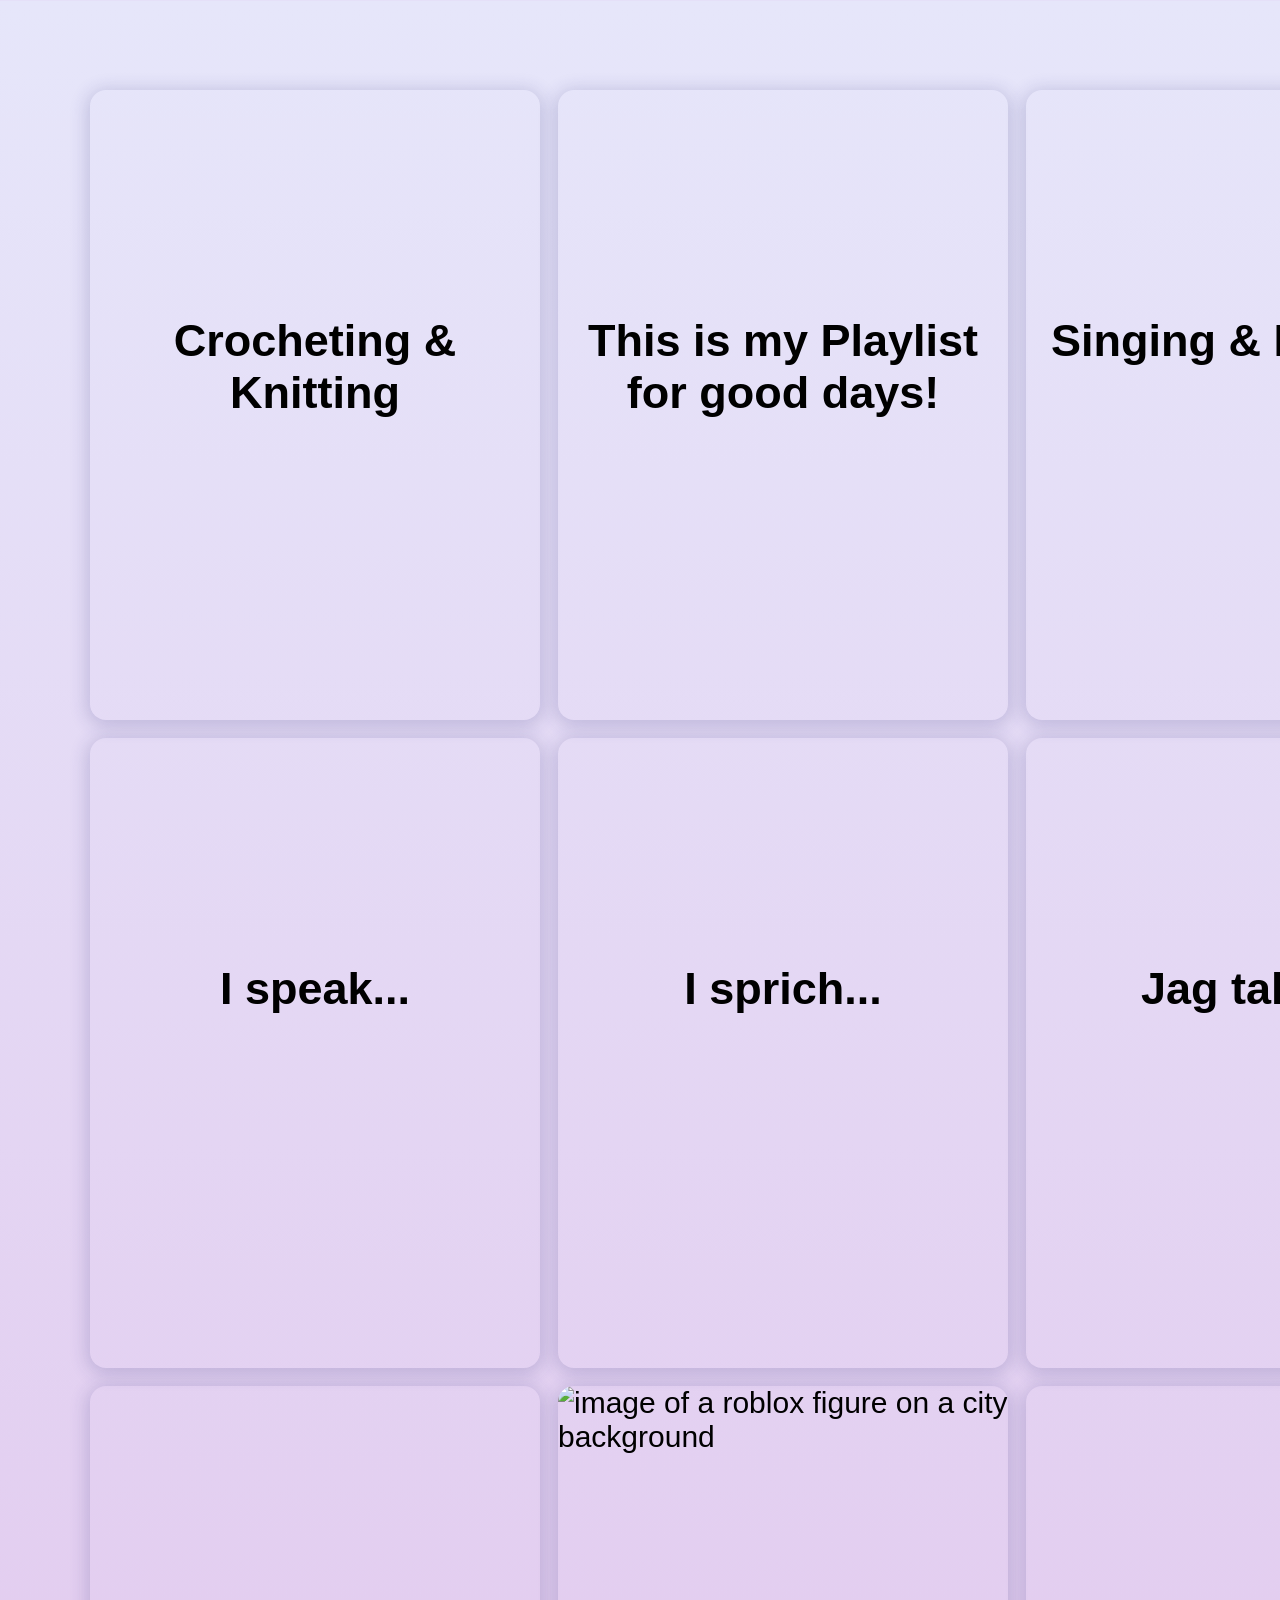
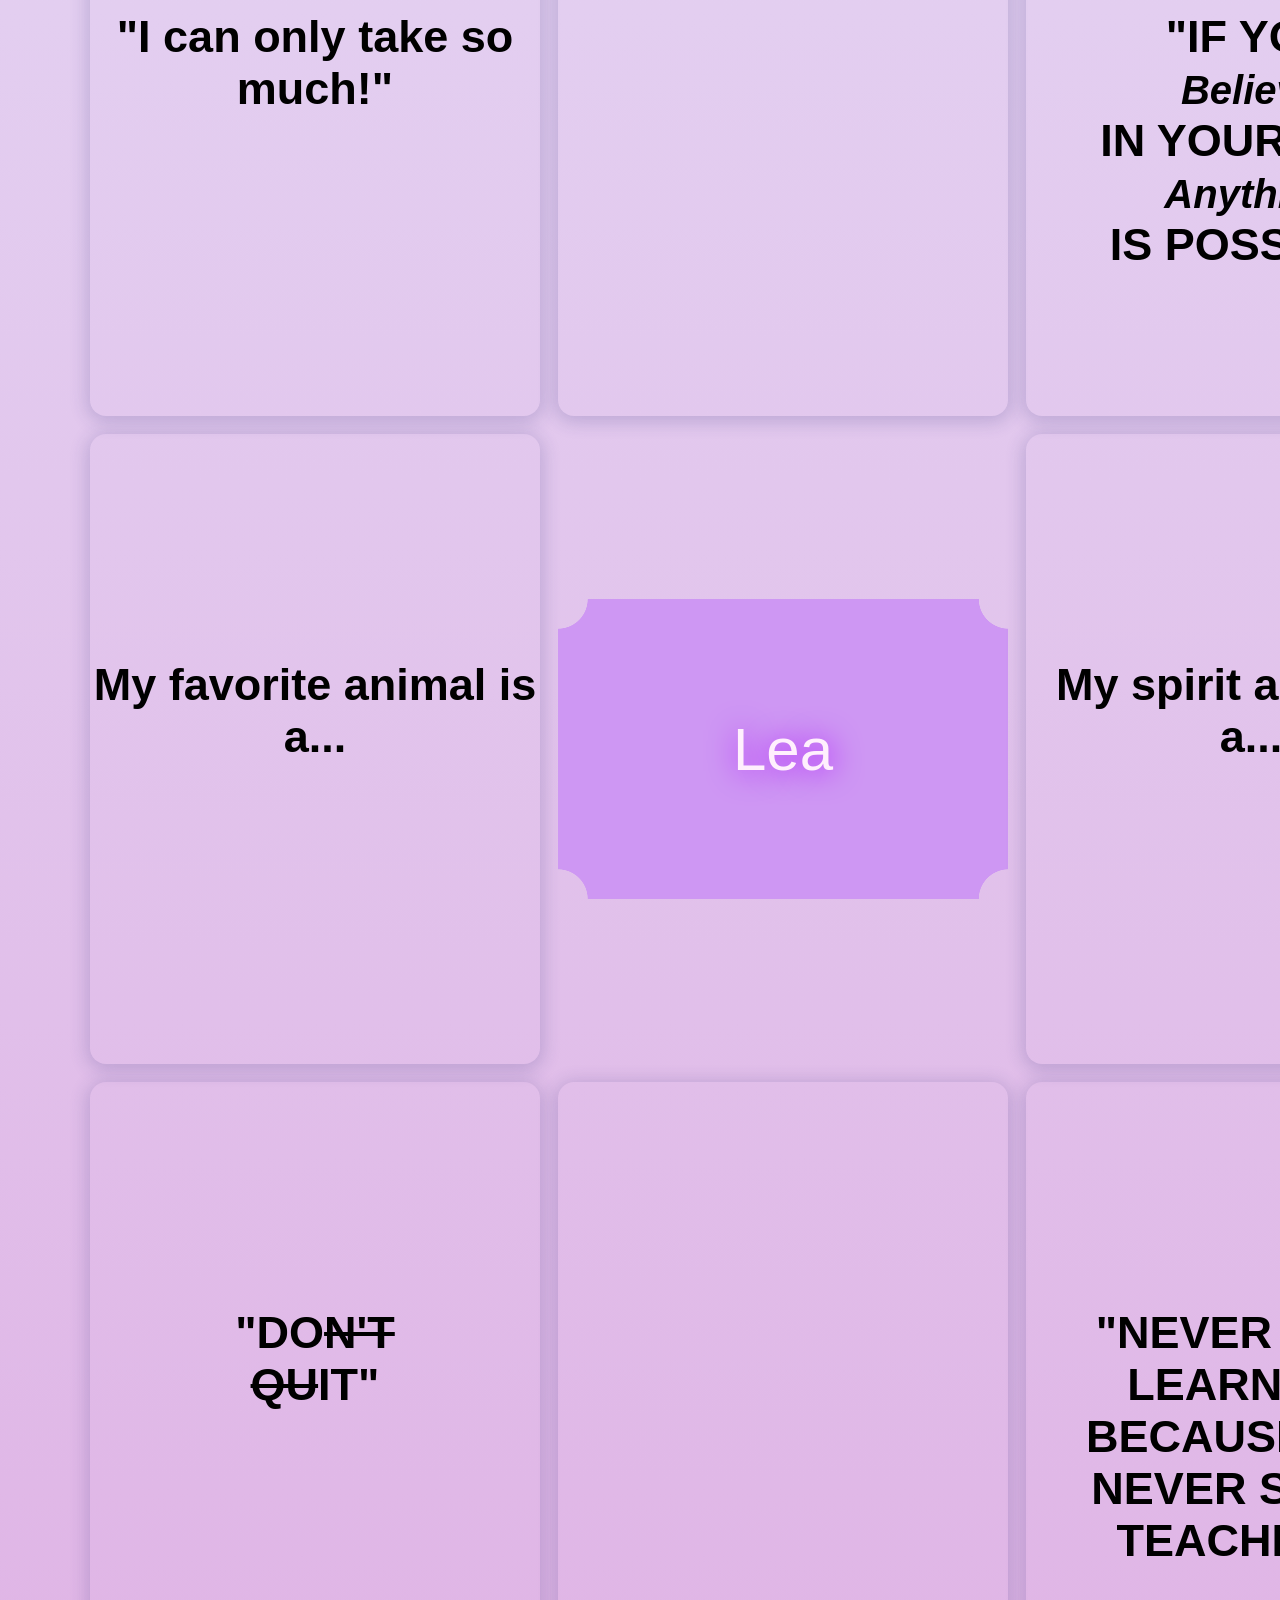
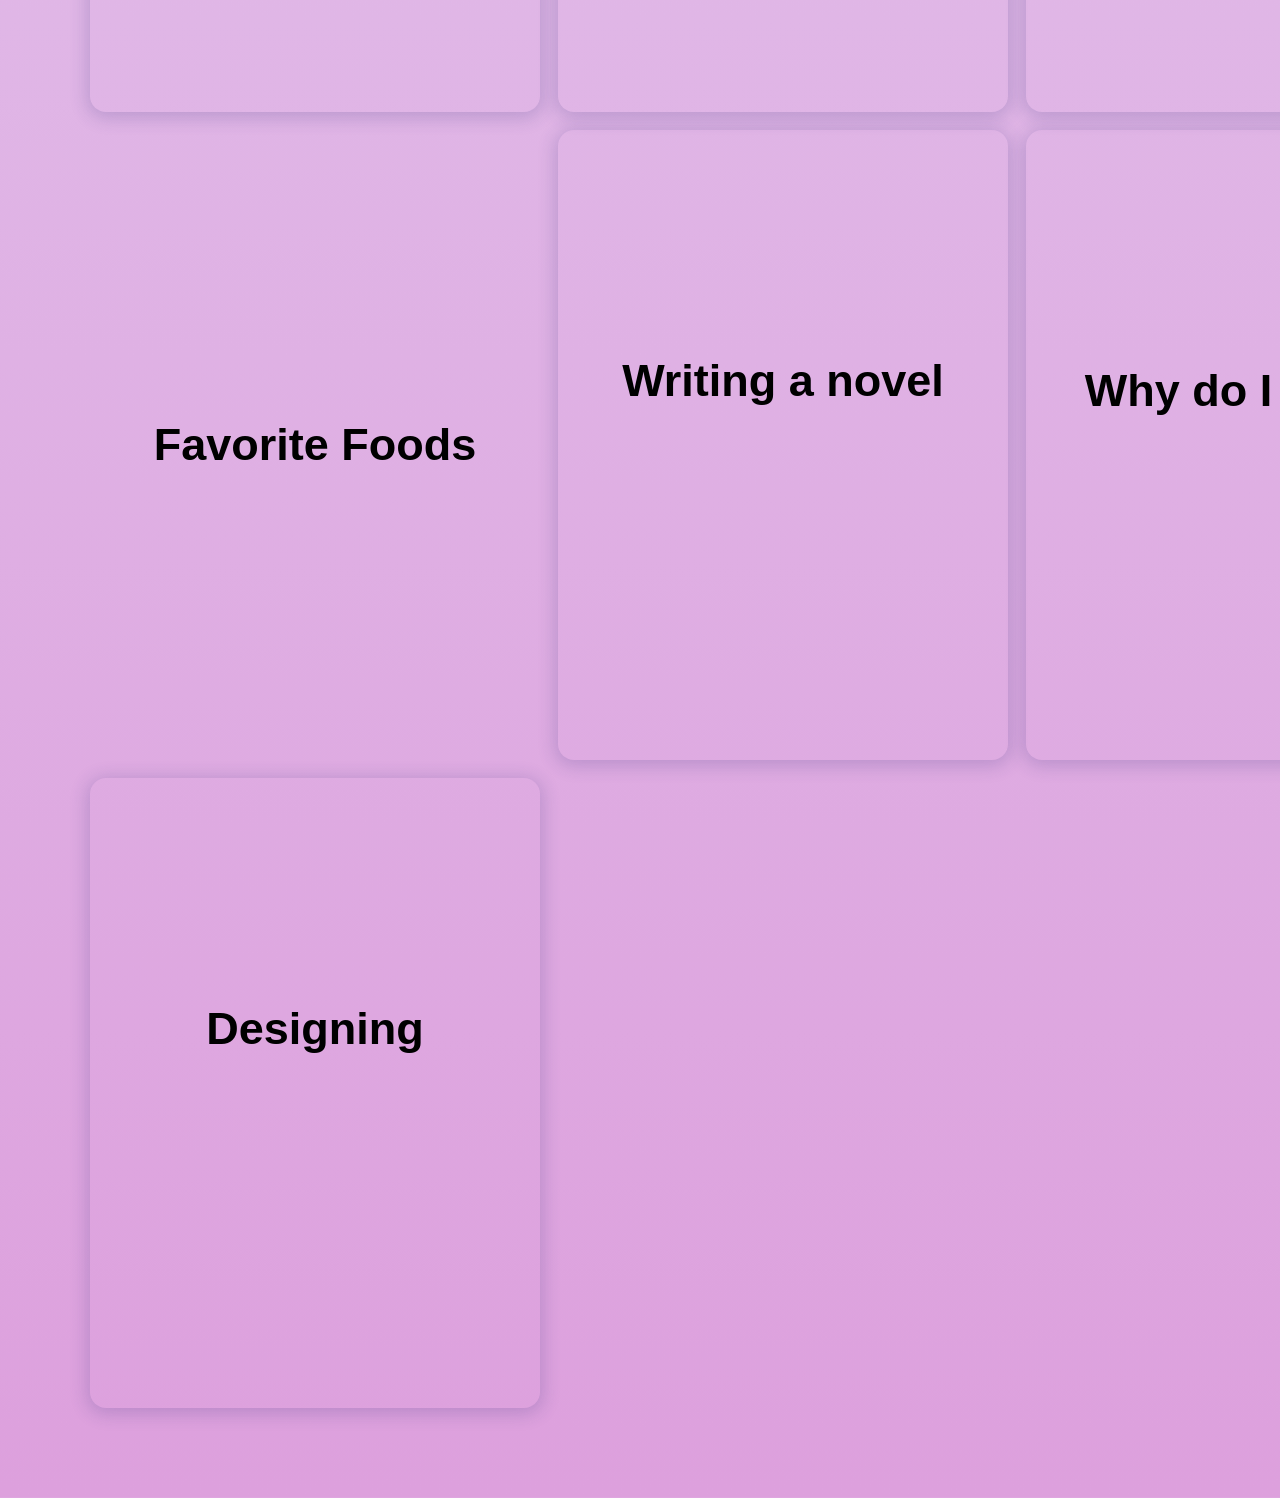
==== commit 0a6b3e85: "Fix image paths and typos in main.html Updated image paths and corrected minor typos in the HTML con" ====
--- a/main.html
+++ b/main.html
@@ -60,7 +60,7 @@
                     <div class="card__face card__face--back">
                         <div class="card__content">
                             <div class="card__header">
-                                <p class="Lang1Text">English</p>
+                                <h2 class="Lang1Text">English</h2>
                                 <img class="US-UK" src="Images/Asset 8.png" alt="Image of a United States of America and Brittish flag together. Each flag is a triangle making a full rectangle.">
                             </div>
                             <div class="card__body">
@@ -73,11 +73,11 @@
 
             <div class="Lang2">
                 <div class="card__inner">
-                    <div class="card__face card__face--front"></div>
-                    <div class="card__face card__face--back">
-                        <div class="card__content">
-                            <div class="card__header">
-                                <p class="Lang2Text">German</p>
+                    <div class="card__face card__face--front"><h2>I sprich...</h2></div>
+                    <div class="card__face card__face--back">
+                        <div class="card__content">
+                            <div class="card__header">
+                                <h2 class="Lang2Text">German</h2>
                                 <img class="Austria" src="Images/Asset 9.png" alt="Image of the Austrian flag.">
                             </div>
 
@@ -89,11 +89,11 @@
 
             <div class="Lang3">
                 <div class="card__inner">
-                    <div class="card__face card__face--front"></div>
-                    <div class="card__face card__face--back">
-                        <div class="card__content">
-                            <div class="card__header">
-                                <p class="Lang3Text"> Swedish</p>
+                    <div class="card__face card__face--front"><h2>Jag talar...</h2></div>
+                    <div class="card__face card__face--back">
+                        <div class="card__content">
+                            <div class="card__header">
+                                <h2 class="Lang3Text"> Swedish</h2>
                                 <img class="Sverige" src="Images/Asset 10.png" alt="Image of the Swedish Flag.">
                             </div>
                             <div class="card__body"><p>After watching the Netflix Series "Young Royals", I noticed how close german and swedish actually are. That sparked my passion in the language. I did not activley try to learn the language until 2026 where I added a series of swedisch leanrinign videos to my daily to do list in addition to doing duolingo.</p></div>
@@ -130,7 +130,7 @@
             <div class="Quote2">
                 <div class="card__inner">
                     <div class="card__face card__face--front">
-                        "IF YOU <br><i class="italic">Believe</i><br> IN YOURSELF <br><i class="italic">Anything</i><br> IS POSSIBLE
+                        <h2>"IF YOU <br><i class="italic">Believe</i><br> IN YOURSELF <br><i class="italic">Anything</i><br> IS POSSIBLE</h2>
                     </div>
                     <div class="card__face card__face--back">
                         <div class="card__content">
@@ -143,24 +143,25 @@
 
             <div class="FavAnimal">
                 <div class="card__inner">
-                    <div class="card__face card__face--front">My favorite animal is a</div>
-                    <div class="card__face card__face--back">
-                        <div class="card__content">
-                            <div class="card__header">Cat</div>
-                            <div class="card__body">Cats are cute little devils that love to cuddle. They are always tehre when you need something. They comfort me the most, which is why I love them.</div>
-                        </div>
-                    </div>
-                    </div> 
-            </div>
-
-            <div class="Name">Lea</div>
+                    <div class="card__face card__face--front"><h2>My favorite animal is a...</h2></div>
+                    <div class="card__face card__face--back">
+                        <div class="card__content">
+                            <div class="card__header"><h2>Cat</h2></div>
+                            <div class="card__body"><p>Cats are cute little devils that love to cuddle. They are always tehre when you need something. They comfort me the most, which is why I love them.</p></div>
+                        </div>
+                    </div>
+                    </div> 
+            </div>
+
+            <div class="box"><p class="Name">Lea</p></div>
+            
 
             <div class="FavAnimal">
                 <div class="card__inner">
-                    <div class="card__face card__face--front">My spirit animal is a</div>
-                    <div class="card__face card__face--back">
-                        <div class="card__content">
-                            <div class="card__header">Trutle</div>
+                    <div class="card__face card__face--front"><h2>My spirit animal is a...</h2></div>
+                    <div class="card__face card__face--back">
+                        <div class="card__content">
+                            <div class="card__header"><img class="Turtle" src="Images/Turtle.jpg" alt="Image of a Sea Turtle"></div>
                             <div class="card__body"></div>
                         </div>
                     </div>
@@ -203,14 +204,14 @@
                     </div> 
             </div>
 
-            <div class="FavFood">Favorite Foods</div>
+            <div class="FavFood"><h2>Favorite Foods</h2></div>
 
             <div class="Hobby3">
                 <div class="card__inner">
-                    <div class="card__face card__face--front"><h2>Coding</h2></div>
-                    <div class="card__face card__face--back">
-                        <div class="card__content">
-                            <div class="card__header"><img class="Coding" src="Images/arnold-francisca-f77Bh3inUpE-unsplash.jpg"></div>
+                    <div class="card__face card__face--front"><h2>Writing a novel</h2></div>
+                    <div class="card__face card__face--back">
+                        <div class="card__content">
+                            <div class="card__header"></div>
                             <div class="card__body"></div>
                         </div>
                     </div>
@@ -219,16 +220,16 @@
            
             <div class="WhyCode">
                 <div class="card__inner">
-                    <div class="card__face card__face--front"></div>
+                    <div class="card__face card__face--front"><h2>Why do I code?</h2></div>
                     <div class="card__face card__face--back">
                         <div class="card__content">
                             <div class="card__header"><h2>I code because...</h2></div>
-                            <div class="card__body">
+                            <div class="card__body"><p>
                                 - I like having a hobby where I can create unique and personal things<br>
                                 - There is always something new to learn<br>
                                 - It is something that noone in my family knows how to do<br>
                                 - I just love coding ever since my AP CSP Course
-                            </div>
+                            </p></div>
                         </div>
                     </div>
                 </div> 
--- a/styles.css
+++ b/styles.css
@@ -80,28 +80,24 @@
   
 }
 
+
+
 /*Main Page*/
 :root{
 --primary:lavender;
 --secondary:plum;
 --dark:black;
 --light: rgb(255, 253, 248);
-
+--gradient: rgb(206, 151, 243);
 }
 
 .main-body{
-  background: linear-gradient(lavender, plum) ;
+  background: linear-gradient(var(--primary), var(--secondary)) ;
   font-family: "Capriola", sans-serif;
   font-size: 30px;
-  min-height: 100vh;
   padding: 10vh;
 }
 
-.Name{
-  font-size: 60px;
-  color: purple;
-  padding: 5px 5px 5px 5px;
-}
 
 .WhyCode{
   align-items: center;
@@ -132,7 +128,7 @@
   height: 30vh;
 }
 
-.Crochet, .designIMG {
+.Crochet, .designIMG, .Turtle {
   display: block;
   height: 30vh;
   border-radius: 50%;
@@ -189,6 +185,18 @@
   padding: 2vh;
 }
 
+.card__face--back h2 {
+  color: black;
+  font-size: 5vh;
+  text-align: center;
+  margin-top: 25vh;
+  background-color: none;
+  z-index: 20;
+  margin: 0;
+
+}
+
+
 .card__header:after {
   content: '';
   display: block;
@@ -225,33 +233,41 @@
   line-height: 1.4;
 }
 
-.Lang1,.Lang2,.Lang3{
-  width: fit-content;
-  margin: 0 auto;
-}
-
-.Lang1Text,.Lang2Text,.Lang3Text{
-  position: absolute;
-  z-index: 200;
-  margin-top: 7vh;
-  margin-bottom: 8vh;
-  margin-left: -1.5vh;
-
-}
 .Lang1Text{
   background-color: white;
   padding: 5px;
 }
 
+.Lang1 .card__header,.Lang2 .card__header,.Lang3 .card__header{
+  display: flex;
+  flex-direction: row;
+  justify-content: space-around;
+  align-items: center;
+  position: relative;
+  padding: 2vh;
+  height: 25vh;
+}
+
+
 .US-UK,
 .Austria,
 .Sverige{
-  aspect-ratio: 2/1;
-  object-fit: cover;
-  height: 100%;
-  max-width: 100%;
-  padding-right: .5vh;
+  height: 25vh;
+  padding: .5vh;
   border-radius: 0px 0px 40% 0px;
+  position: absolute;
+  z-index: 10;
+}
+
+.Lang3Text{
+  padding-bottom: 1.2vh;
+}
+
+.grid{
+  display: grid;
+  gap: 2vh;
+  justify-items: center;
+  align-items: center;
 }
 
 @media (max-width: 750px){
@@ -271,3 +287,34 @@
     grid-template-columns: 1fr 1fr;
   }
 }
+
+@media (min-width: 1900px){
+  .grid{
+    grid-template-columns: 1fr 1fr 1fr 1fr;
+  }
+}
+
+
+.box {
+  width:50vh;
+  aspect-ratio:1.5;
+  background:
+    radial-gradient(circle 30px at top    left ,#0000 98%,var(--gradient)) top    left,
+    radial-gradient(circle 30px at top    right,#0000 98%,var(--gradient) ) top    right,
+    radial-gradient(circle 30px at bottom left ,#0000 98%,var(--gradient)) bottom left,
+    radial-gradient(circle 30px at bottom right,#0000 98%,var(--gradient)) bottom right;
+  background-size:51% 51%;
+  background-repeat:no-repeat;
+  position: relative;
+  display: flex;
+  align-items: center;
+  justify-content: center;
+}
+
+.Name{
+  position: absolute;
+  font-size: 60px;
+  color: rgb(255, 240, 253);
+  padding: 0;
+  text-shadow: 1px 1px 30px rgb(170, 0, 255)
+}
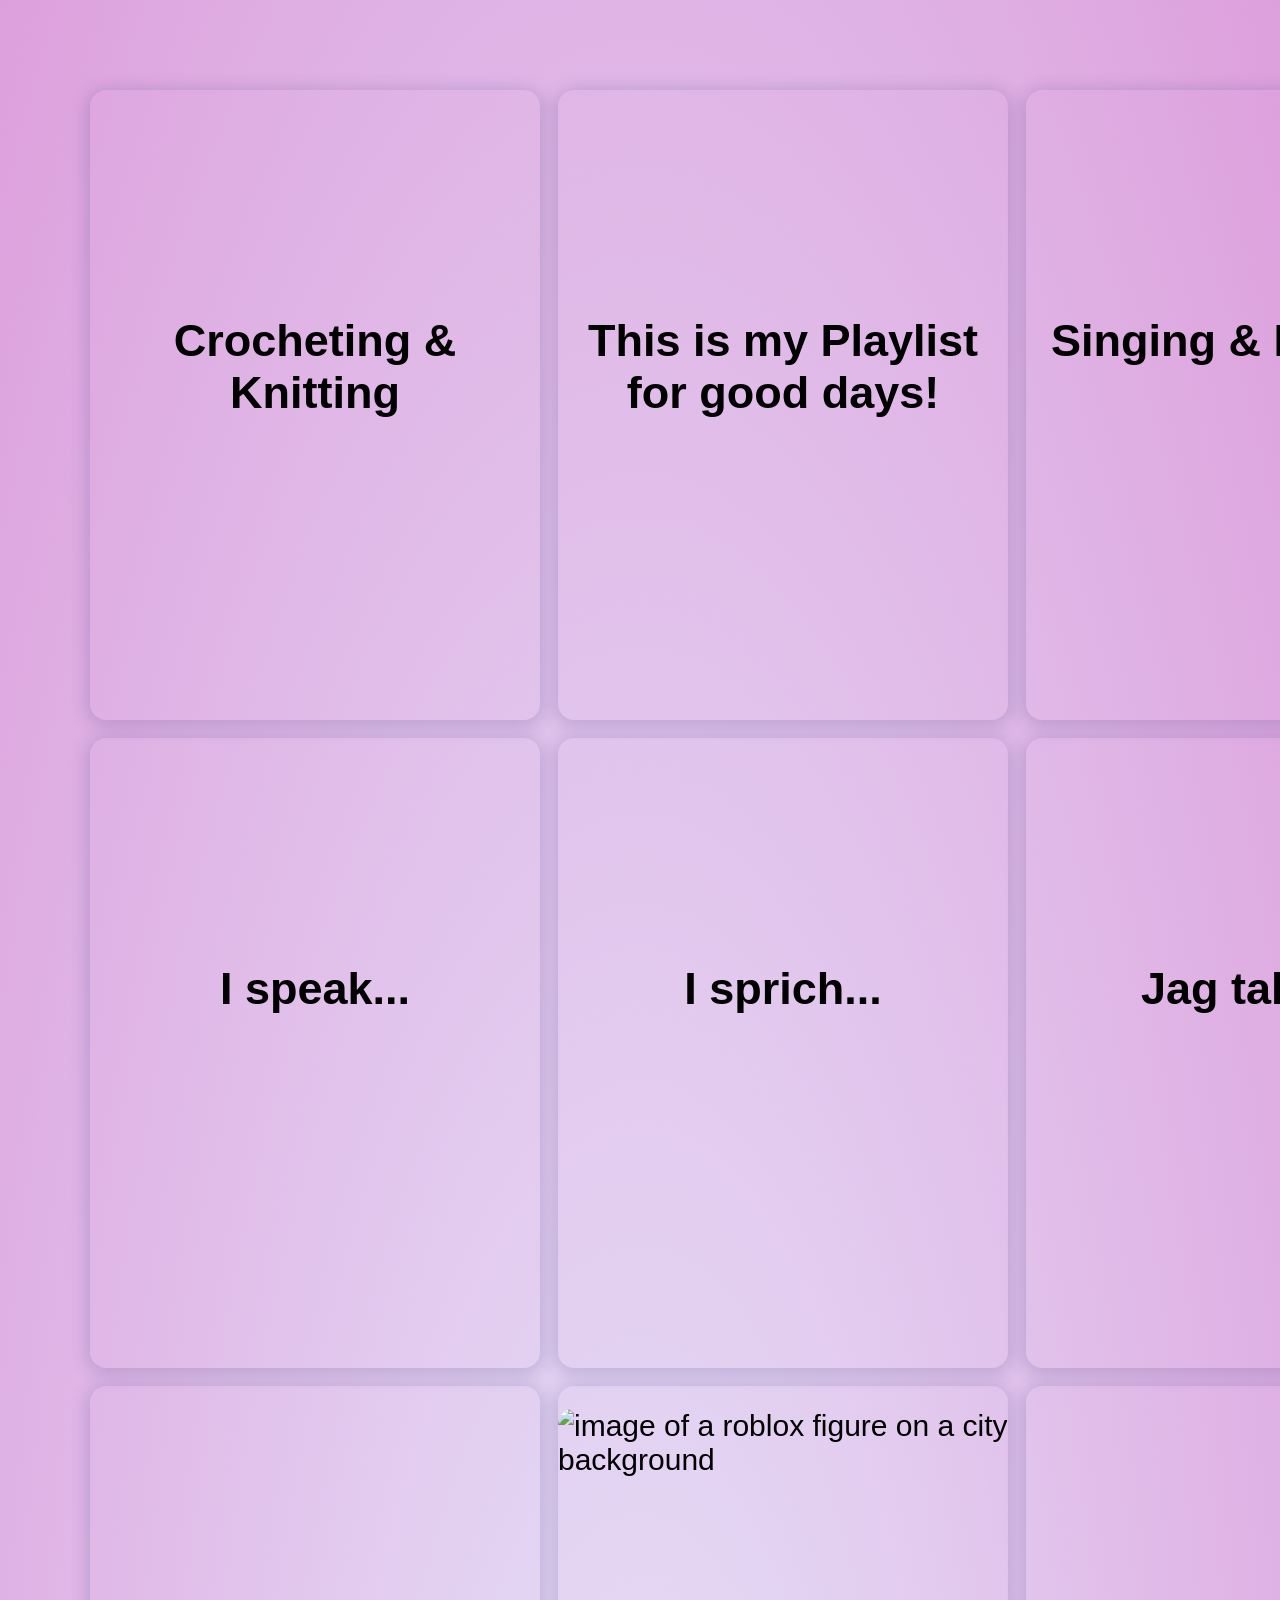
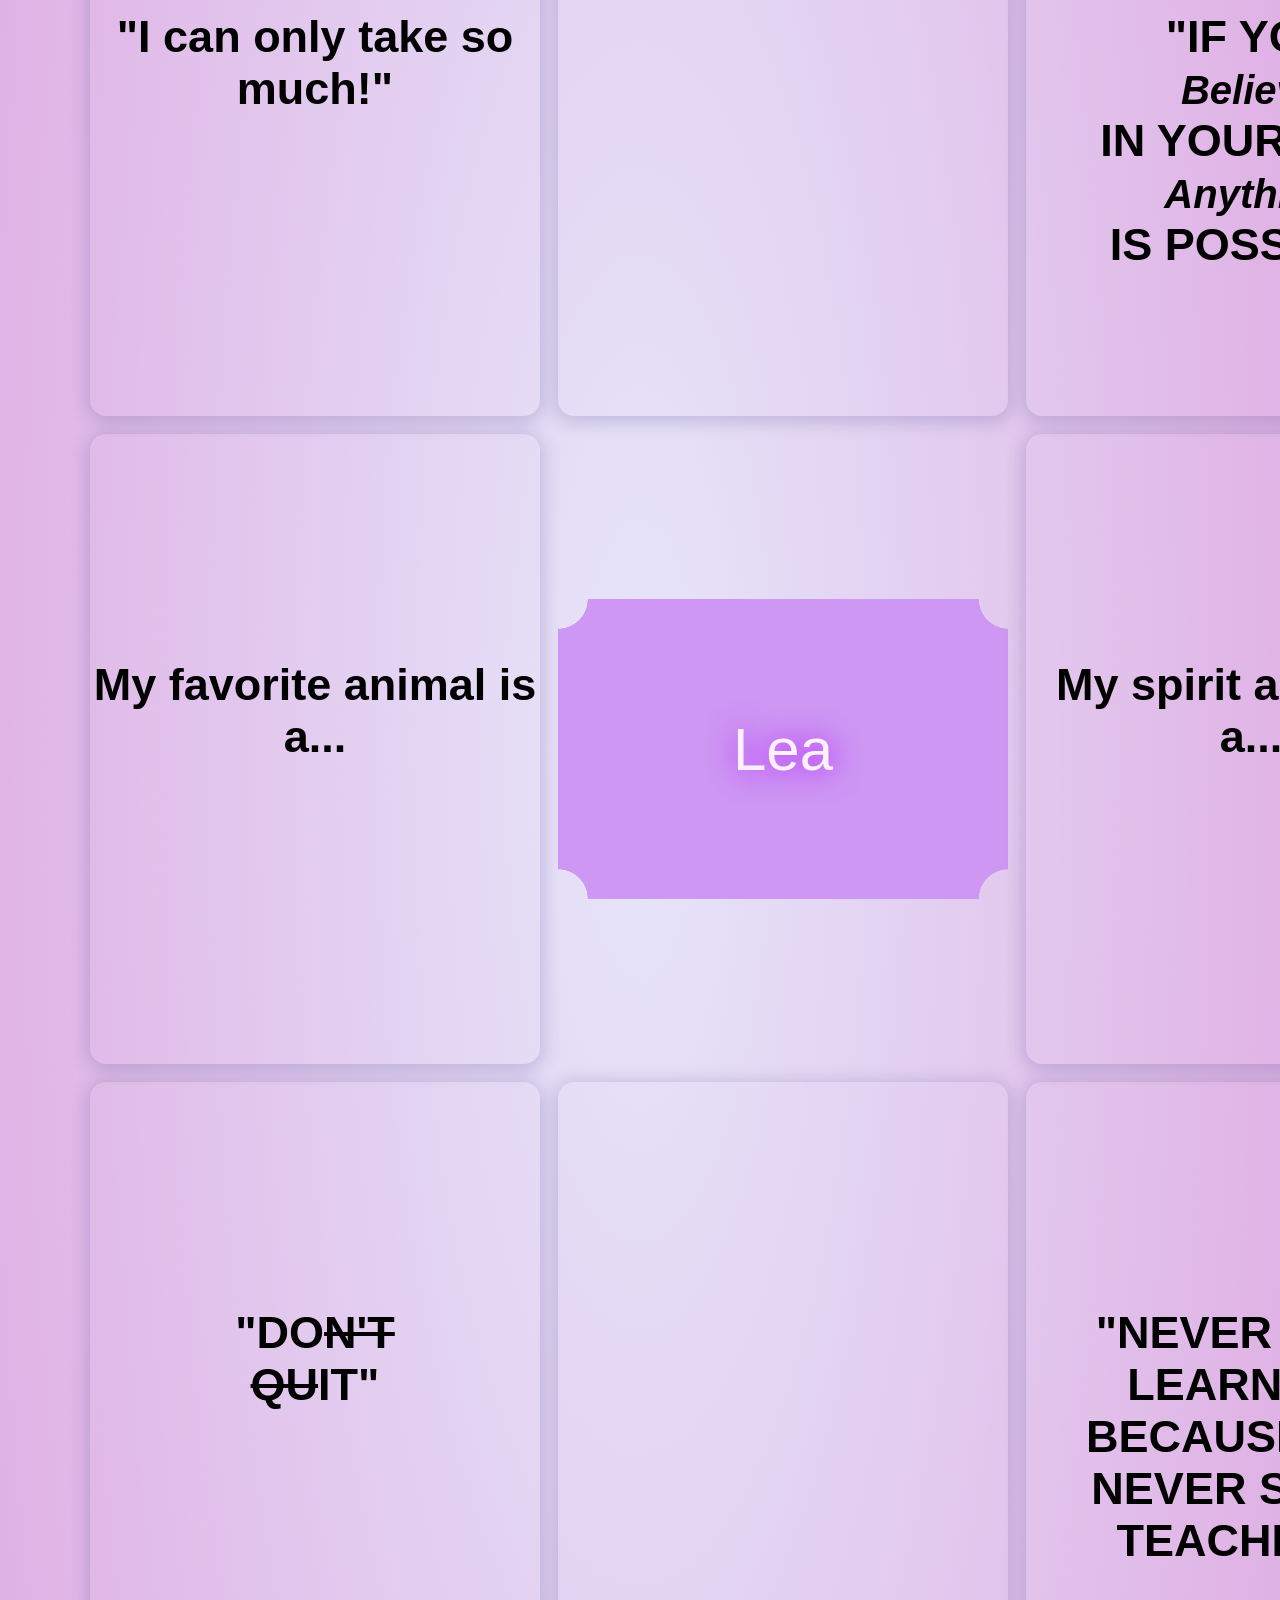
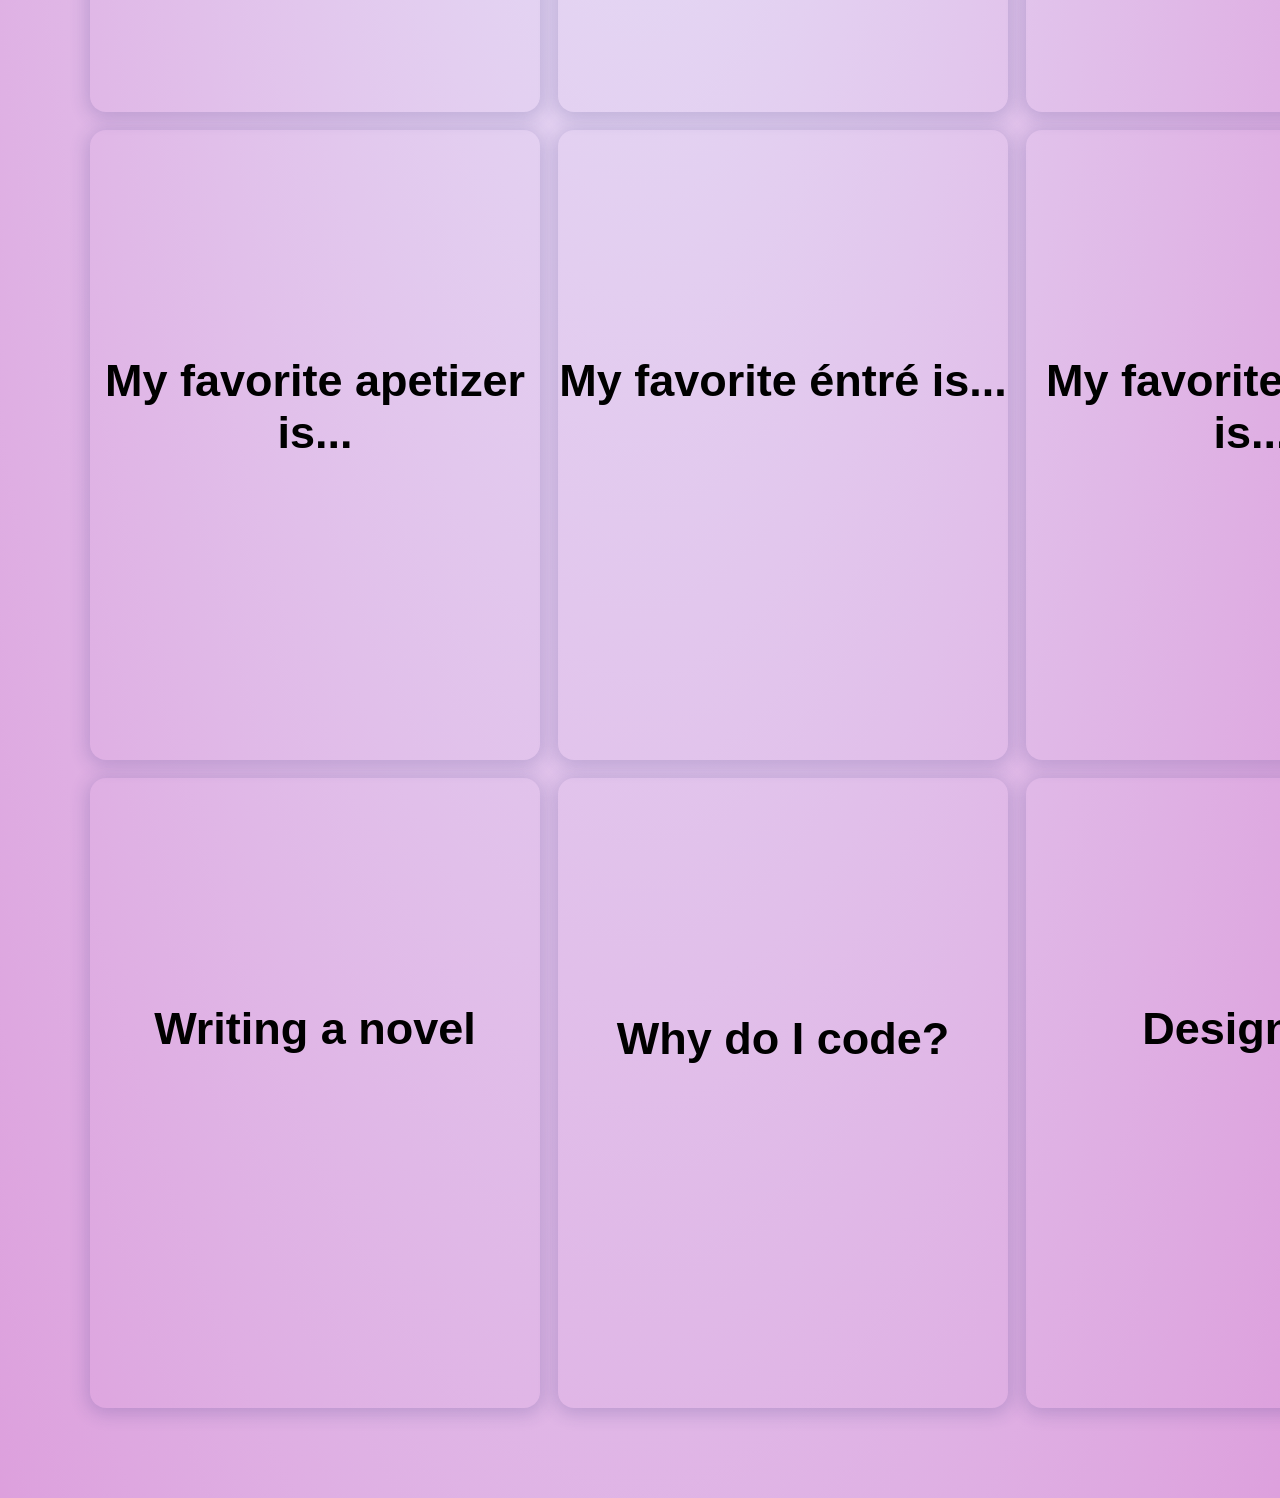
==== commit 04d76656: "Update main.html" ====
--- a/main.html
+++ b/main.html
@@ -47,7 +47,7 @@
                     <div class="card__face card__face--front"><h2>Singing & Dancing</h2></div>
                     <div class="card__face card__face--back">
                         <div class="card__content">
-                            <div class="card__header"></div>
+                            <div class="card__header"><img src="Images/Mic.jpg"></div>
                             <div class="card__body"><p>I love singing popular songs. I have a whole YouTube playlist where I have songs I sing. I alos like playing Just Dance or make my own coreographies to any songs.</p></div>
                         </div>
                     </div>
@@ -107,9 +107,9 @@
                         <div class="card__face card__face--front"><h2>"I can only take so much!"</h2></div>
                         <div class="card__face card__face--back">
                             <div class="card__content">
-                                <div class="card__header">
+                                <div class="card__header"><h2>- Cristina Perri's "Human"</h2>
                                 </div>
-                                <div class="card__body"><p>- Cristina Perry's "Human"</p></div>
+                                <div class="card__body"></div>
                             </div>
                         </div>
                     </div> 
@@ -117,7 +117,7 @@
 
             <div class="Roblox1">
                 <div class="card__inner">
-                        <div class="card__face card__face--front"><img class="Me2" src="Images/Untitled-1.png" alt="image of a roblox figure on a city background"></div>
+                        <div class="card__face card__face--front Me"><img class="Me2" src="Images/Untitled-1.png" alt="image of a roblox figure on a city background"></div>
                         <div class="card__face card__face--back">
                             <div class="card__content">
                                 <div class="card__header"></div>
@@ -182,7 +182,7 @@
             
             <div class="Roblox2">
                 <div class="card__inner">
-                    <div class="card__face card__face--front"><img class="Me2" src="Images/Untitled-2.png" alt=""/></div>
+                    <div class="card__face card__face--front Me"><img class="Me2" src="Images/Untitled-2.png" alt=""/></div>
                     <div class="card__face card__face--back">
                         <div class="card__content">
                             <div class="card__header"></div>
@@ -204,7 +204,39 @@
                     </div> 
             </div>
 
-            <div class="FavFood"><h2>Favorite Foods</h2></div>
+            <div class="FavFood1">
+                <div class="card__inner">
+                    <div class="card__face card__face--front"><h2>My favorite apetizer is...</h2></div>
+                    <div class="card__face card__face--back">
+                        <div class="card__content">
+                            <div class="card__header"><img class="Grießnockerlsuppe" src="Images/Grießnockerlsuppe.webp"></div>
+                            <div class="card__body"><p>Grießnockerlsuppe<br> This apetizer consists of beef broth, semolina dumplings, and chives, and is classified as a clear soup.</p></div>
+                        </div>
+                    </div>
+                </div>
+            </div>
+            <div class="FavFood2">
+                <div class="card__inner">
+                    <div class="card__face card__face--front"><h2>My favorite éntré is...</h2></div>
+                    <div class="card__face card__face--back">
+                        <div class="card__content">
+                            <div class="card__header"><img class="Schnitzel" src="Images/Schnitzel.jpg"></div>
+                            <div class="card__body"><p>Schnitzel<br> This enter is a type of schnitzel made of a thin, breaded, pan-fried veal cutlet. THE ONLY CORRECT WIENER SCHNITZEL ON EARTH!!!</p></div>
+                        </div>
+                    </div>
+                </div>
+            </div>
+            <div class="FavFood3">
+                <div class="card__inner">
+                    <div class="card__face card__face--front"><h2>My favorite dessert is...</h2></div>
+                    <div class="card__face card__face--back">
+                        <div class="card__content">
+                            <div class="card__header"><img class="Kaiserschmarn" src="Images/Kaiserschmarn.webp"></div>
+                            <div class="card__body"><p>Kaiserschmarn<br> This dessert is a lightly sweetened pancake that takes its name from the Austrian emperor Franz Joseph I, who was fond of this fluffy shredded pancake. It is served as a dessert or as a light lunch.</p></div>
+                        </div>
+                    </div>
+                </div>
+            </div>
 
             <div class="Hobby3">
                 <div class="card__inner">
@@ -215,7 +247,7 @@
                             <div class="card__body"></div>
                         </div>
                     </div>
-                    </div> 
+                </div> 
             </div>
            
             <div class="WhyCode">
--- a/styles.css
+++ b/styles.css
@@ -92,7 +92,7 @@
 }
 
 .main-body{
-  background: linear-gradient(var(--primary), var(--secondary)) ;
+  background: radial-gradient(var(--primary), var(--secondary)) ;
   font-family: "Capriola", sans-serif;
   font-size: 30px;
   padding: 10vh;
@@ -107,8 +107,14 @@
   font-size: 40px;
 }
 
-.Me1,.Me2{
+.Me1, .Me2{
   height: 65vh;
+  border-radius: 3%;
+}
+.Me{
+  align-items: center;
+  justify-content: center;
+  display: flex;
 }
 
 .PlaylistSongs{
@@ -128,7 +134,7 @@
   height: 30vh;
 }
 
-.Crochet, .designIMG, .Turtle {
+.card__header img {
   display: block;
   height: 30vh;
   border-radius: 50%;
@@ -157,7 +163,6 @@
   height: 100%;
   -webkit-backface-visibility: hidden;
   backface-visibility: hidden;
-  overflow: hidden;
   border-radius: 16px;
   box-shadow: 0px 3px 18px 3px rgba(43, 43, 119, 0.2);
 }
@@ -177,6 +182,12 @@
 .card__face--back{
   background-color: var(--light);
   transform: rotateY(180deg);
+  overflow-x: hidden;
+  overflow-y: scroll;
+}
+
+.card__face--back::-webkit-scrollbar {
+  display: none;
 }
 
 .card__header, .card__header__Playlist{
@@ -288,11 +299,6 @@
   }
 }
 
-@media (min-width: 1900px){
-  .grid{
-    grid-template-columns: 1fr 1fr 1fr 1fr;
-  }
-}
 
 
 .box {
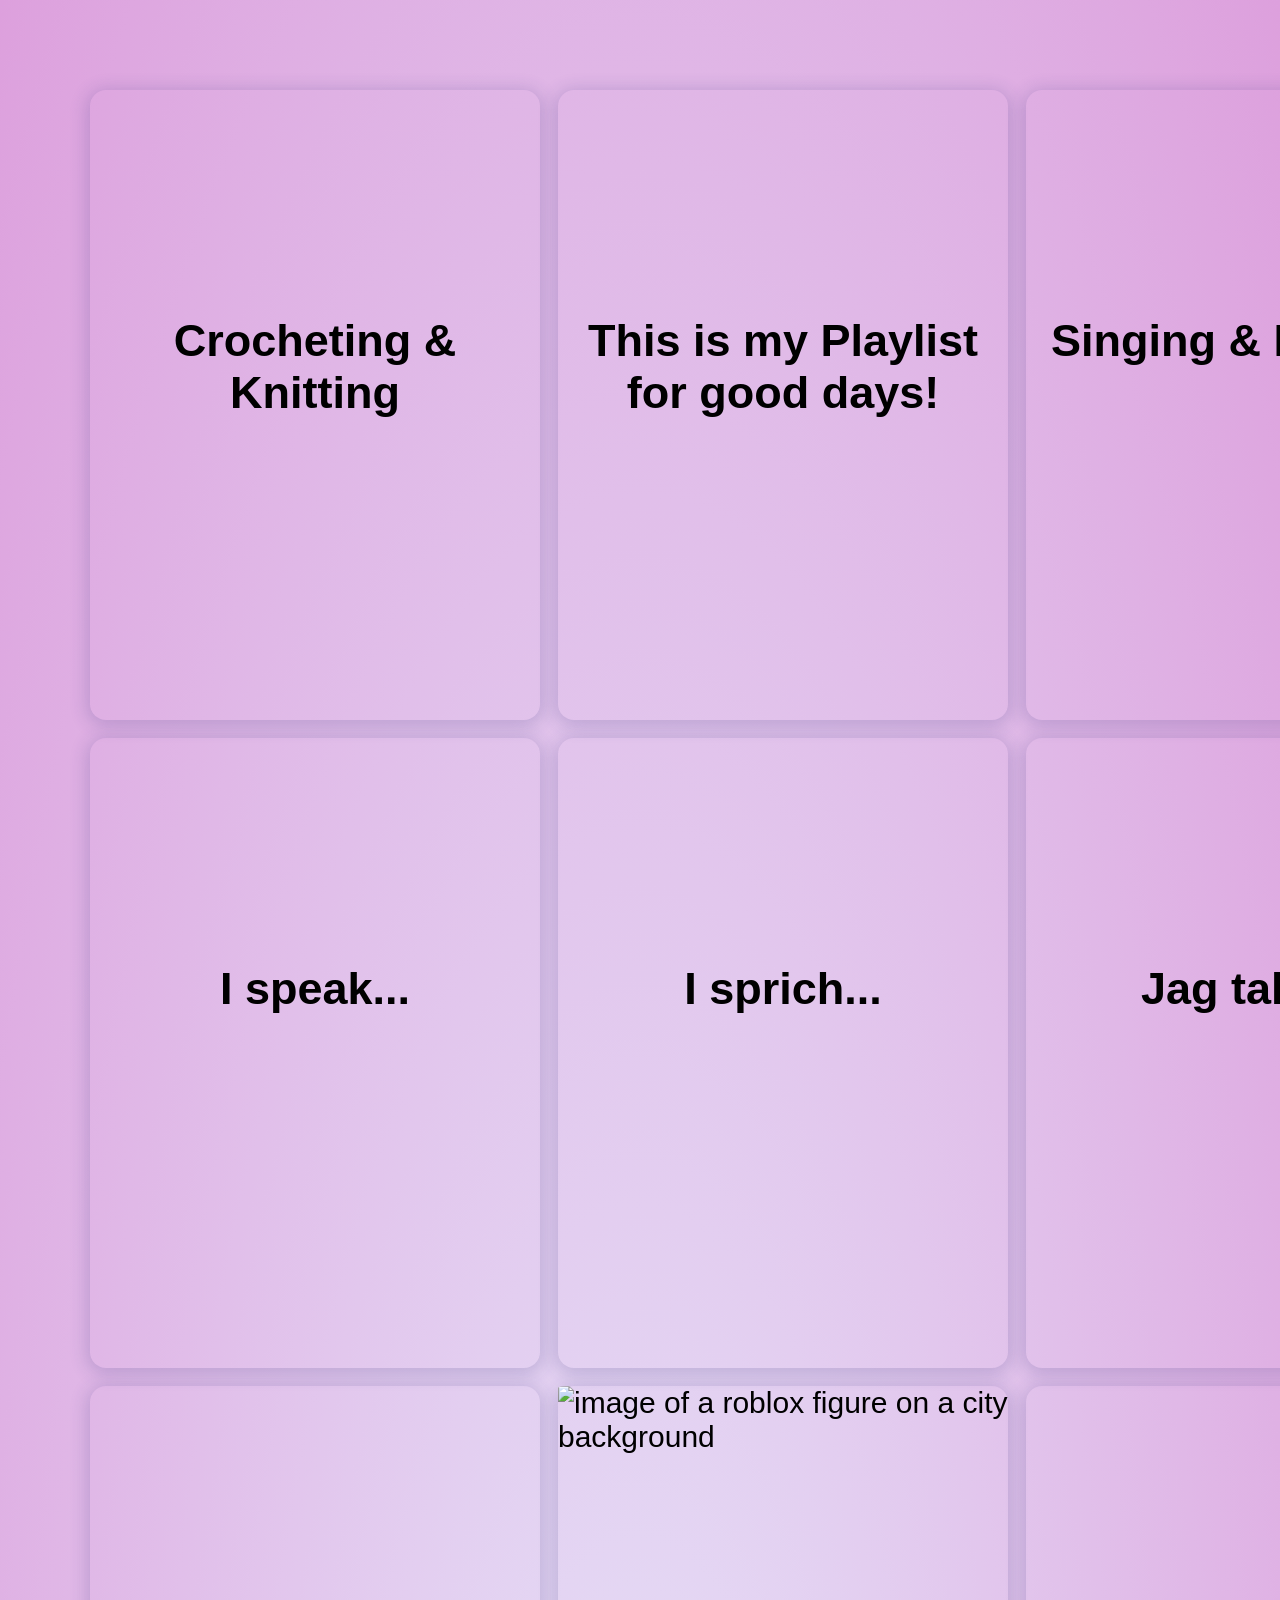
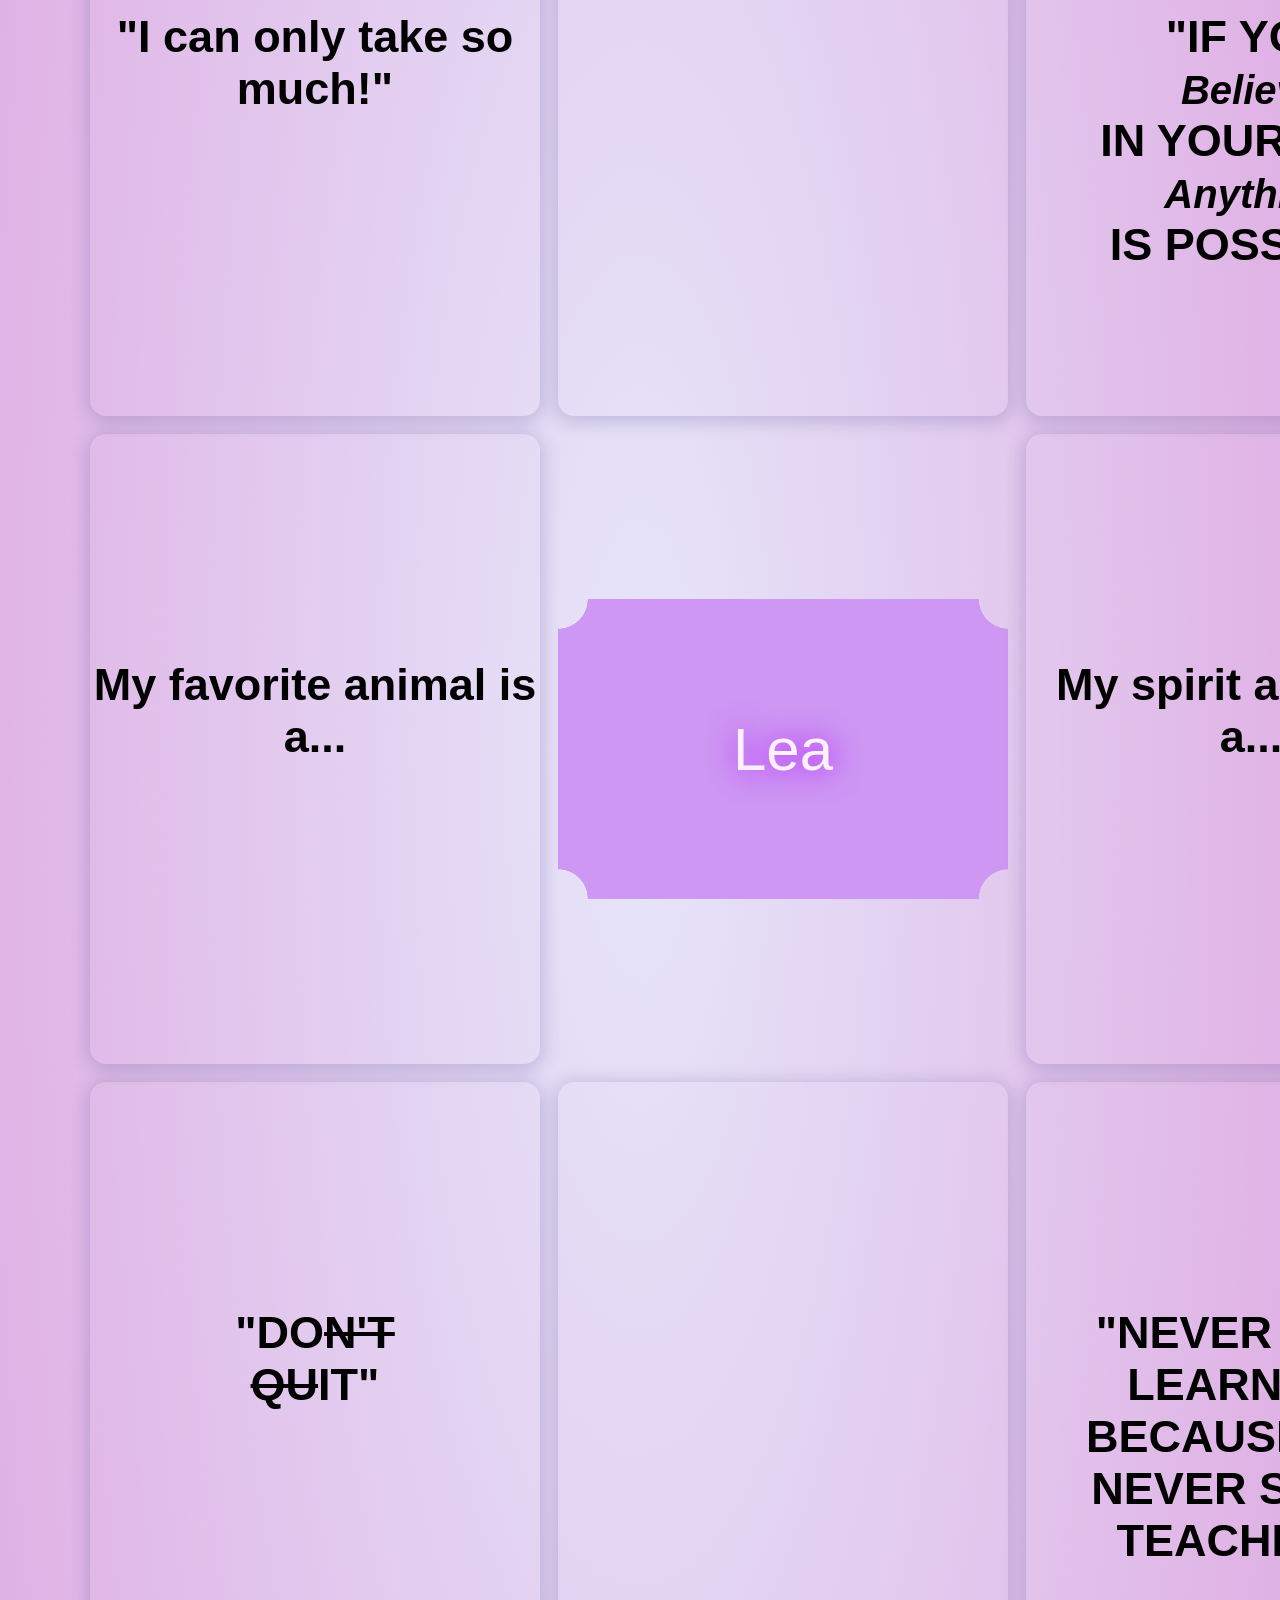
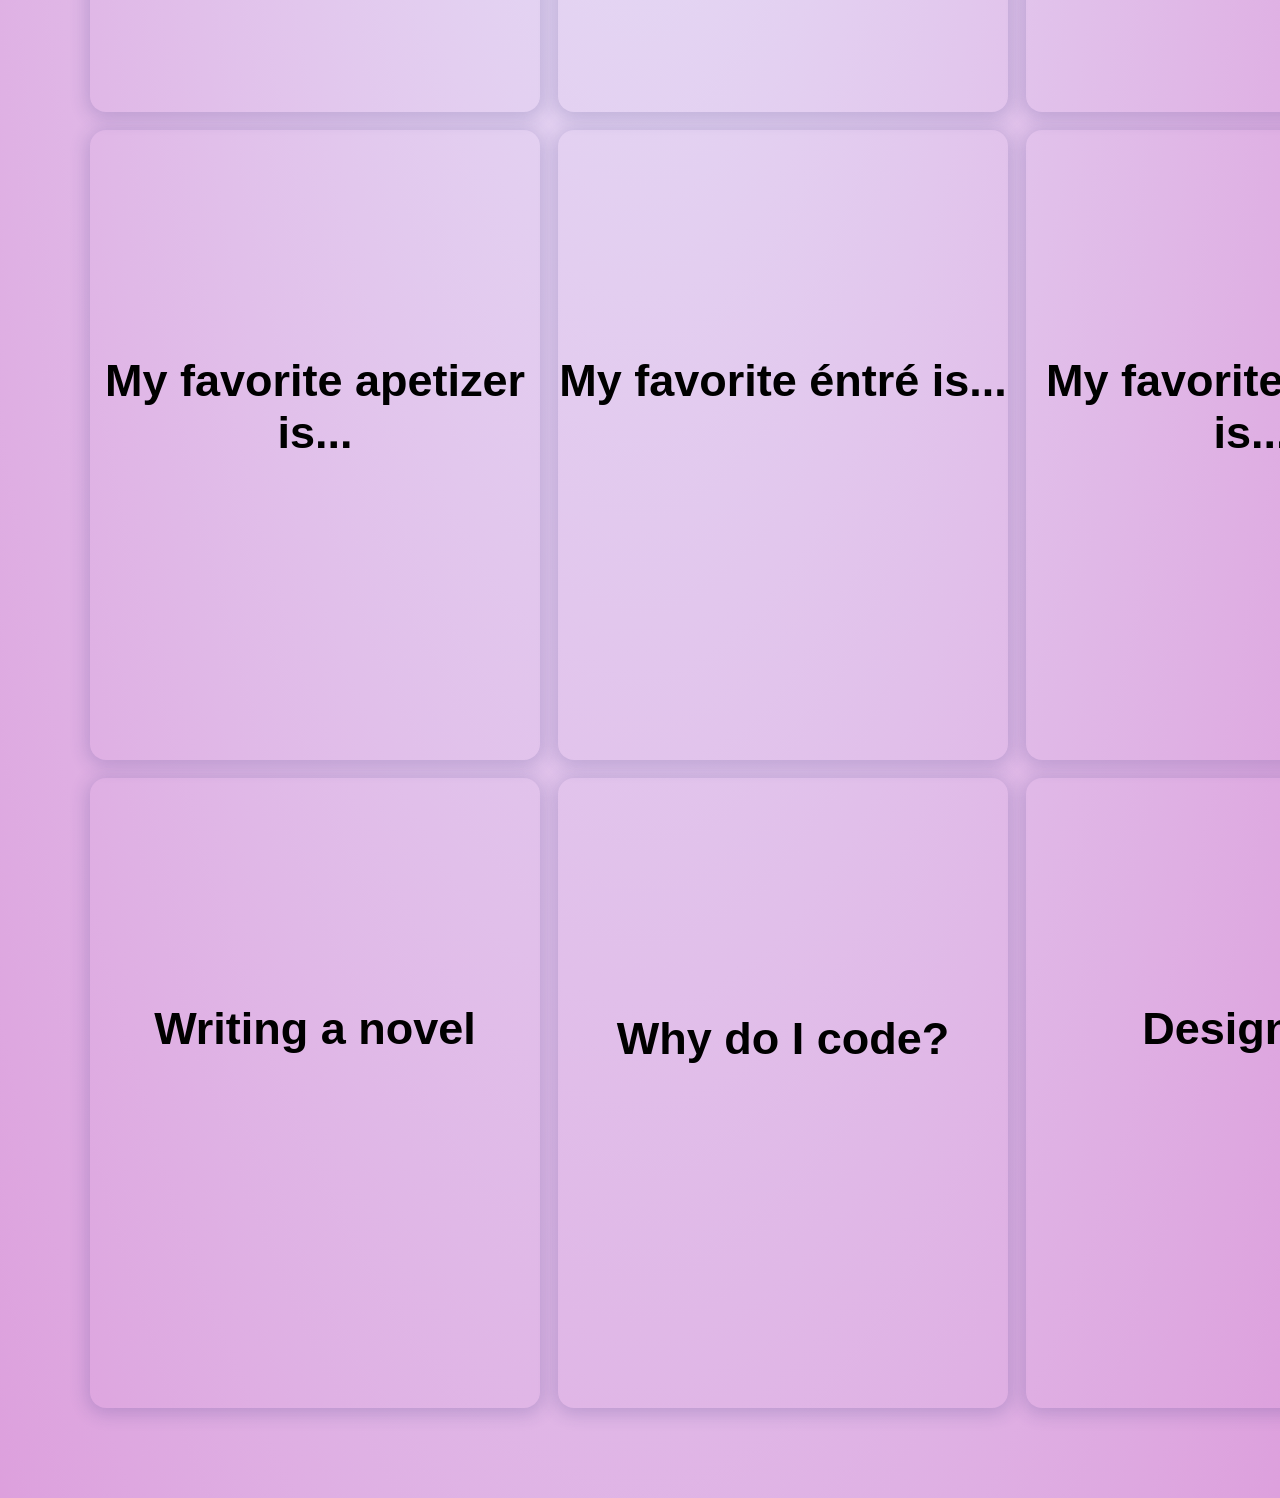
==== commit 184e7fd6: "Fix HTML structure and update image paths" ====
--- a/main.html
+++ b/main.html
@@ -4,7 +4,7 @@
         <meta charset="UTF-8">
         <meta name="viewport" content="width=device-width, initial-scale=1.0">
         <title>This Is Lea</title>
-        <link rel="icon" type="image/png" href="Images/Butterfly3.png">
+        <link rel="icon" type="image/png" href="Butterfly3.png">
         <link rel="stylesheet" href="styles.css">
 
         <link rel="preconnect" href="https://fonts.googleapis.com">
@@ -21,8 +21,8 @@
                     <div class="card__face card__face--front"><h2>Crocheting & Knitting</h2></div>
                     <div class="card__face card__face--back">
                         <div class="card__content">
-                            <div class="card__header"><img class="Crochet" src="Images/crochet.jpg" alt="image of crocheting"></div>
-                            <div class="card__body"><p>I love crocheting amigurimi. I only knittet cloths and a set of hand warmers so far.</p></div>
+                            <div class="card__header"><img class="Crochet" src="crochet.jpg" alt="image of crocheting"></div>
+                            <div class="card__body"><p>I love crocheting amigurimi. I have only knitted a few cloths and a set of hand warmers so far.</p></div>
                         </div>
                     </div>
                 </div>
@@ -47,8 +47,8 @@
                     <div class="card__face card__face--front"><h2>Singing & Dancing</h2></div>
                     <div class="card__face card__face--back">
                         <div class="card__content">
-                            <div class="card__header"><img src="Images/Mic.jpg"></div>
-                            <div class="card__body"><p>I love singing popular songs. I have a whole YouTube playlist where I have songs I sing. I alos like playing Just Dance or make my own coreographies to any songs.</p></div>
+                            <div class="card__header"><img src="Mic.jpg"></div>
+                            <div class="card__body"><p>I love singing popular songs. I have a whole YouTube playlist where I have songs I sing. I also like playing Just Dance or making my own choreographies to any songs.</p></div>
                         </div>
                     </div>
                 </div> 
@@ -61,10 +61,10 @@
                         <div class="card__content">
                             <div class="card__header">
                                 <h2 class="Lang1Text">English</h2>
-                                <img class="US-UK" src="Images/Asset 8.png" alt="Image of a United States of America and Brittish flag together. Each flag is a triangle making a full rectangle.">
+                                <img class="US-UK" src="Asset 8.png" alt="Image of the United States of America and British flag together. Each flag is a triangle making a full rectangle.">
                             </div>
                             <div class="card__body">
-                                <p>I have learned english ever since I was 2 years old. From there, I pursued school education english and an additoinal after school course until Middle School. In middle school I started read and watching things in enlgish uniil I moved to the US to start highschool. Since then I have grown to be fluent in english.</p>
+                                <p>I have learned English ever since I was 2 years old. From there, I pursued school education in English and an additional after-school course until Middle School. In middle school, I started reading and watching things in English until I moved to the US to start high school. Since then, I have grown to be fluent in English.</p>
                             </div>
                         </div>
                     </div>
@@ -78,10 +78,10 @@
                         <div class="card__content">
                             <div class="card__header">
                                 <h2 class="Lang2Text">German</h2>
-                                <img class="Austria" src="Images/Asset 9.png" alt="Image of the Austrian flag.">
-                            </div>
-
-                            <div class="card__body"><p>I was born in austria, so austrian's german is my "original" language. I was never very good at writing in german, but ever since I moved to the US, this deficit started to get stronger and also appear when I speak germsn. I always make up new words or use english grammar when speaking german. #Bilungual_Stuffy</p></div>
+                                <img class="Austria" src="Asset 9.png" alt="Image of the Austrian flag.">
+                            </div>
+
+                            <div class="card__body"><p>I was born in Austria, so austrian's german is my "original" language. I was never very good at writing in German, but ever since I moved to the US, this deficit has gotten stronger and also appears when I speak German. I always make up new words or use English grammar when speaking German. #Bilungual_Stuffy</p></div>
                         </div>
                     </div>
                 </div> 
@@ -94,9 +94,9 @@
                         <div class="card__content">
                             <div class="card__header">
                                 <h2 class="Lang3Text"> Swedish</h2>
-                                <img class="Sverige" src="Images/Asset 10.png" alt="Image of the Swedish Flag.">
-                            </div>
-                            <div class="card__body"><p>After watching the Netflix Series "Young Royals", I noticed how close german and swedish actually are. That sparked my passion in the language. I did not activley try to learn the language until 2026 where I added a series of swedisch leanrinign videos to my daily to do list in addition to doing duolingo.</p></div>
+                                <img class="Sverige" src="Asset 10.png" alt="Image of the Swedish Flag.">
+                            </div>
+                            <div class="card__body"><p>After watching the Netflix Series "Young Royals", I noticed how close german and swedish actually are. That sparked my passion for the language. I did not actively try to learn the language until 2026, when I added a series of Swedish learning videos to my daily to-do list in addition to doing Duolingo.</p></div>
                         </div>
                     </div>
                 </div> 
@@ -109,7 +109,7 @@
                             <div class="card__content">
                                 <div class="card__header"><h2>- Cristina Perri's "Human"</h2>
                                 </div>
-                                <div class="card__body"></div>
+                                <div class="card__body"><iframe data-testid="embed-iframe" style="border-radius:12px" src="https://open.spotify.com/embed/track/1x80xTzSL7pok3M5JC3oJz?utm_source=generator&si=ffa86db009074618" width="98%" height="352" frameBorder="0" allowfullscreen="" allow="autoplay; clipboard-write; encrypted-media; fullscreen; picture-in-picture" loading="lazy"></iframe></div>
                             </div>
                         </div>
                     </div> 
@@ -117,11 +117,10 @@
 
             <div class="Roblox1">
                 <div class="card__inner">
-                        <div class="card__face card__face--front Me"><img class="Me2" src="Images/Untitled-1.png" alt="image of a roblox figure on a city background"></div>
+                        <div class="card__face card__face--front__Me"><img class="Me2" src="Untitled-1.png" alt="image of a roblox figure on a city background"></div>
                         <div class="card__face card__face--back">
                             <div class="card__content">
-                                <div class="card__header"></div>
-                                <div class="card__body"></div>
+                                <div class="card__header__Me"><img class="Me2" src="Untitled-1.png" alt="image of a roblox figure on a city background"></div>
                             </div>
                         </div>
                     </div> 
@@ -134,8 +133,8 @@
                     </div>
                     <div class="card__face card__face--back">
                         <div class="card__content">
-                            <div class="card__header"></div>
-                            <div class="card__body"></div>
+                            <div class="card__header"><h2>-Miley Cyrus</h2></div>
+                            <div class="card__body">This quote to me means that I can do what I always dreamt of doing if I just believe in it. After some difficult times, this taught me to believe and then to do.</div>
                         </div>
                     </div>
                 </div> 
@@ -146,8 +145,8 @@
                     <div class="card__face card__face--front"><h2>My favorite animal is a...</h2></div>
                     <div class="card__face card__face--back">
                         <div class="card__content">
-                            <div class="card__header"><h2>Cat</h2></div>
-                            <div class="card__body"><p>Cats are cute little devils that love to cuddle. They are always tehre when you need something. They comfort me the most, which is why I love them.</p></div>
+                            <div class="card__header"><img style="width: 98%;" src="Cat.jpg"></div>
+                            <div class="card__body"><p>Cats are cute little devils that love to cuddle. They are always there when you need something. They comfort me the most, which is why I love them.</p></div>
                         </div>
                     </div>
                     </div> 
@@ -161,8 +160,8 @@
                     <div class="card__face card__face--front"><h2>My spirit animal is a...</h2></div>
                     <div class="card__face card__face--back">
                         <div class="card__content">
-                            <div class="card__header"><img class="Turtle" src="Images/Turtle.jpg" alt="Image of a Sea Turtle"></div>
-                            <div class="card__body"></div>
+                            <div class="card__header"><img class="Turtle" src="Pandi.jpg" alt="Image of a Red Panda"></div>
+                            <div class="card__body"><p>The red panda spirit animal symbolizes gentleness, independence, peaceful solitude, and emotional balance. It serves as a guide to navigate life's challenges with quiet patience and resilience, while reminding you to value restorative rest and playful joy.</p></div>
                         </div>
                     </div>
                     </div> 
@@ -173,8 +172,24 @@
                     <div class="card__face card__face--front"><h2>"DO<s>N'T<br>QU</s>IT"</h2></div>
                     <div class="card__face card__face--back">
                         <div class="card__content">
-                            <div class="card__header"></div>
-                            <div class="card__body"></div>
+                            <div class="card__header">-Poem by Edgar Albert Guest</div>
+                            <div class="card__body"><b>When</b> things go wrong, as they sometimes will,
+                                                    <br><b>When</b> the road you're trudging seems all uphill,
+                                                    <br><b>When</b> the funds are low and the debts are high,
+                                                    <br><b>And</b> you want to smile but you have to sigh,
+                                                    <br><b>When</b> care is pressing you down a bit - rest if you must, but don't you quit.<br>
+                                                    <br><b>Life</b> is queer with its twists and turns.
+                                                    <br><b>As</b> everyone of us sometimes learns.
+                                                    <br><b>And</b> many a fellow turns about when he might have won had he stuck it out.
+                                                    <br><b>Don't</b> give up though the pace seems slow - you may succeed with another blow.
+                                                    <br><b>Often</b> the goal is nearer than it seems to a faint and faltering man;<br>
+                                                    <br><b>Often</b> the struggler has given up when he might have captured the victor's cup;
+                                                    <br><b>And</b> he learned too late when the night came down,
+                                                    <br><b>How</b> close he was to the golden crown.<br>
+                                                    <br><b>Success</b> is failure turned inside out - the silver tint of the clouds of doubt,
+                                                    <br><b>And</b> when you never can tell how close you are,
+                                                    <br><b>It</b> may be near when it seems afar;
+                                                    <br><b>So</b> stick to the fight when you're hardest hit - it's when things seem worst; you must not quit.</div>
                         </div>
                     </div>
                 </div> 
@@ -182,10 +197,10 @@
             
             <div class="Roblox2">
                 <div class="card__inner">
-                    <div class="card__face card__face--front Me"><img class="Me2" src="Images/Untitled-2.png" alt=""/></div>
-                    <div class="card__face card__face--back">
-                        <div class="card__content">
-                            <div class="card__header"></div>
+                    <div class="card__face card__face--front__Me"><img class="Me2" src="Untitled-2.png" alt=""/></div>
+                    <div class="card__face card__face--back">
+                        <div class="card__content">
+                            <div class="card__header__Me"><img class="Me2" src="Untitled-2.png" alt=""/></div>
                             <div class="card__body"></div>
                         </div>
                     </div>
@@ -197,8 +212,8 @@
                     <div class="card__face card__face--front"><h2>"NEVER STOP<br>LEARNING,<br>BECAUSE LIFE<br>NEVER STOPS<br>TEACHING."</h2></div>
                     <div class="card__face card__face--back">
                         <div class="card__content">
-                            <div class="card__header"></div>
-                            <div class="card__body"></div>
+                            <div class="card__header"><h2>Wide spread quote</h2></div>
+                            <div class="card__body"><p>This to me means that I will always continue to learn, even when I achieve my career goal, since there is alays something to learn. No Human can ever know everything, but I want to try to come as close to knowing everything as I can because the more knowledge I have means the more I can help someone else. </div>
                         </div>
                     </div>
                     </div> 
@@ -209,7 +224,7 @@
                     <div class="card__face card__face--front"><h2>My favorite apetizer is...</h2></div>
                     <div class="card__face card__face--back">
                         <div class="card__content">
-                            <div class="card__header"><img class="Grießnockerlsuppe" src="Images/Grießnockerlsuppe.webp"></div>
+                            <div class="card__header"><img class="Grießnockerlsuppe" src="Grießnockerlsuppe.webp"></div>
                             <div class="card__body"><p>Grießnockerlsuppe<br> This apetizer consists of beef broth, semolina dumplings, and chives, and is classified as a clear soup.</p></div>
                         </div>
                     </div>
@@ -220,7 +235,7 @@
                     <div class="card__face card__face--front"><h2>My favorite éntré is...</h2></div>
                     <div class="card__face card__face--back">
                         <div class="card__content">
-                            <div class="card__header"><img class="Schnitzel" src="Images/Schnitzel.jpg"></div>
+                            <div class="card__header"><img class="Schnitzel" src="Schnitzel.jpg"></div>
                             <div class="card__body"><p>Schnitzel<br> This enter is a type of schnitzel made of a thin, breaded, pan-fried veal cutlet. THE ONLY CORRECT WIENER SCHNITZEL ON EARTH!!!</p></div>
                         </div>
                     </div>
@@ -231,7 +246,7 @@
                     <div class="card__face card__face--front"><h2>My favorite dessert is...</h2></div>
                     <div class="card__face card__face--back">
                         <div class="card__content">
-                            <div class="card__header"><img class="Kaiserschmarn" src="Images/Kaiserschmarn.webp"></div>
+                            <div class="card__header"><img class="Kaiserschmarn" src="Kaiserschmarn.webp"></div>
                             <div class="card__body"><p>Kaiserschmarn<br> This dessert is a lightly sweetened pancake that takes its name from the Austrian emperor Franz Joseph I, who was fond of this fluffy shredded pancake. It is served as a dessert or as a light lunch.</p></div>
                         </div>
                     </div>
@@ -243,8 +258,8 @@
                     <div class="card__face card__face--front"><h2>Writing a novel</h2></div>
                     <div class="card__face card__face--back">
                         <div class="card__content">
-                            <div class="card__header"></div>
-                            <div class="card__body"></div>
+                            <div class="card__header"><h2>Love Doesn't Have A Border -Lea F.</h2></div>
+                            <div class="card__body"><p>My novel is a love story between a 17 year old girl, who is in 10th grade and is studying medicine part time through a special program, and her 23 year old Physics/Maths teacher, who is in the middle of finishing off his Masters Degree. This love story might seem disgusting, but following them will help you notice that this is about more than love. Follow Lea and Martin as they uncover each other's mysteries, learn what it truly means to be there for one another, and learn how to cope with the illegality of their relationship because <b>Love Doesn't Have A Border</b></p> </div>
                         </div>
                     </div>
                 </div> 
@@ -257,10 +272,10 @@
                         <div class="card__content">
                             <div class="card__header"><h2>I code because...</h2></div>
                             <div class="card__body"><p>
-                                - I like having a hobby where I can create unique and personal things<br>
-                                - There is always something new to learn<br>
-                                - It is something that noone in my family knows how to do<br>
-                                - I just love coding ever since my AP CSP Course
+                                &#9829; I like having a hobby where I can create unique and personal things<br>
+                                &#9829; There is always something new to learn<br>
+                                &#9829; It is something that noone in my family knows how to do<br>
+                                &#9829; I just love coding ever since my AP CSP Course
                             </p></div>
                         </div>
                     </div>
@@ -273,9 +288,9 @@
                     <div class="card__face card__face--back">
                         <div class="card__content">
                             <div class="card__header">
-                                <img class="designIMG" src="Images/stux-colored-pencils-374771_1920.jpg" alt="image of coloring pencils that line up in a circle">
-                            </div>
-                            <div class="card__body"></div>
+                                <img class="designIMG" src="stux-colored-pencils-374771_1920.jpg" alt="image of coloring pencils that line up in a circle">
+                            </div>
+                            <div class="card__body">Ever since I joined Ms. Kearney's Design 1 class, I learned that designing things is something I loveWhetherer it is a flyer or images for this website, designing is a part of me.</div>
                         </div>
                     </div>
                 </div> 
